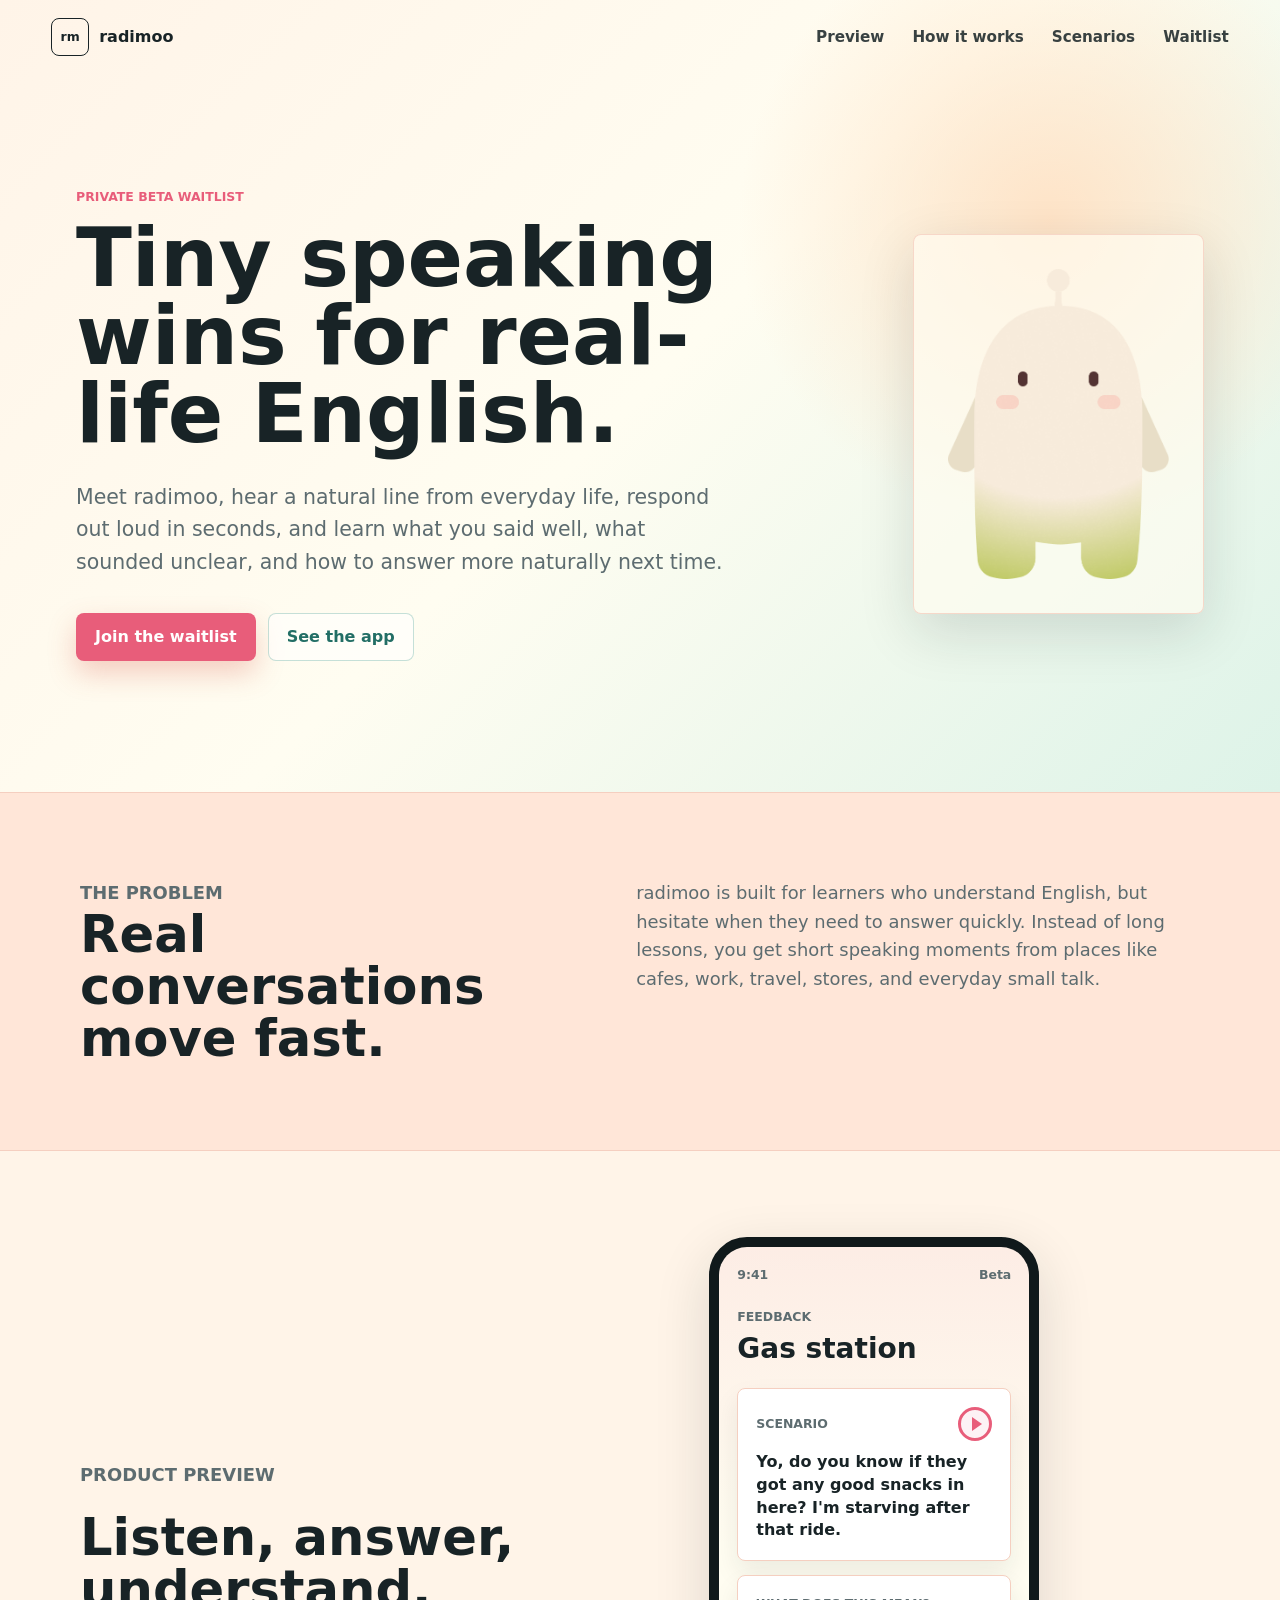
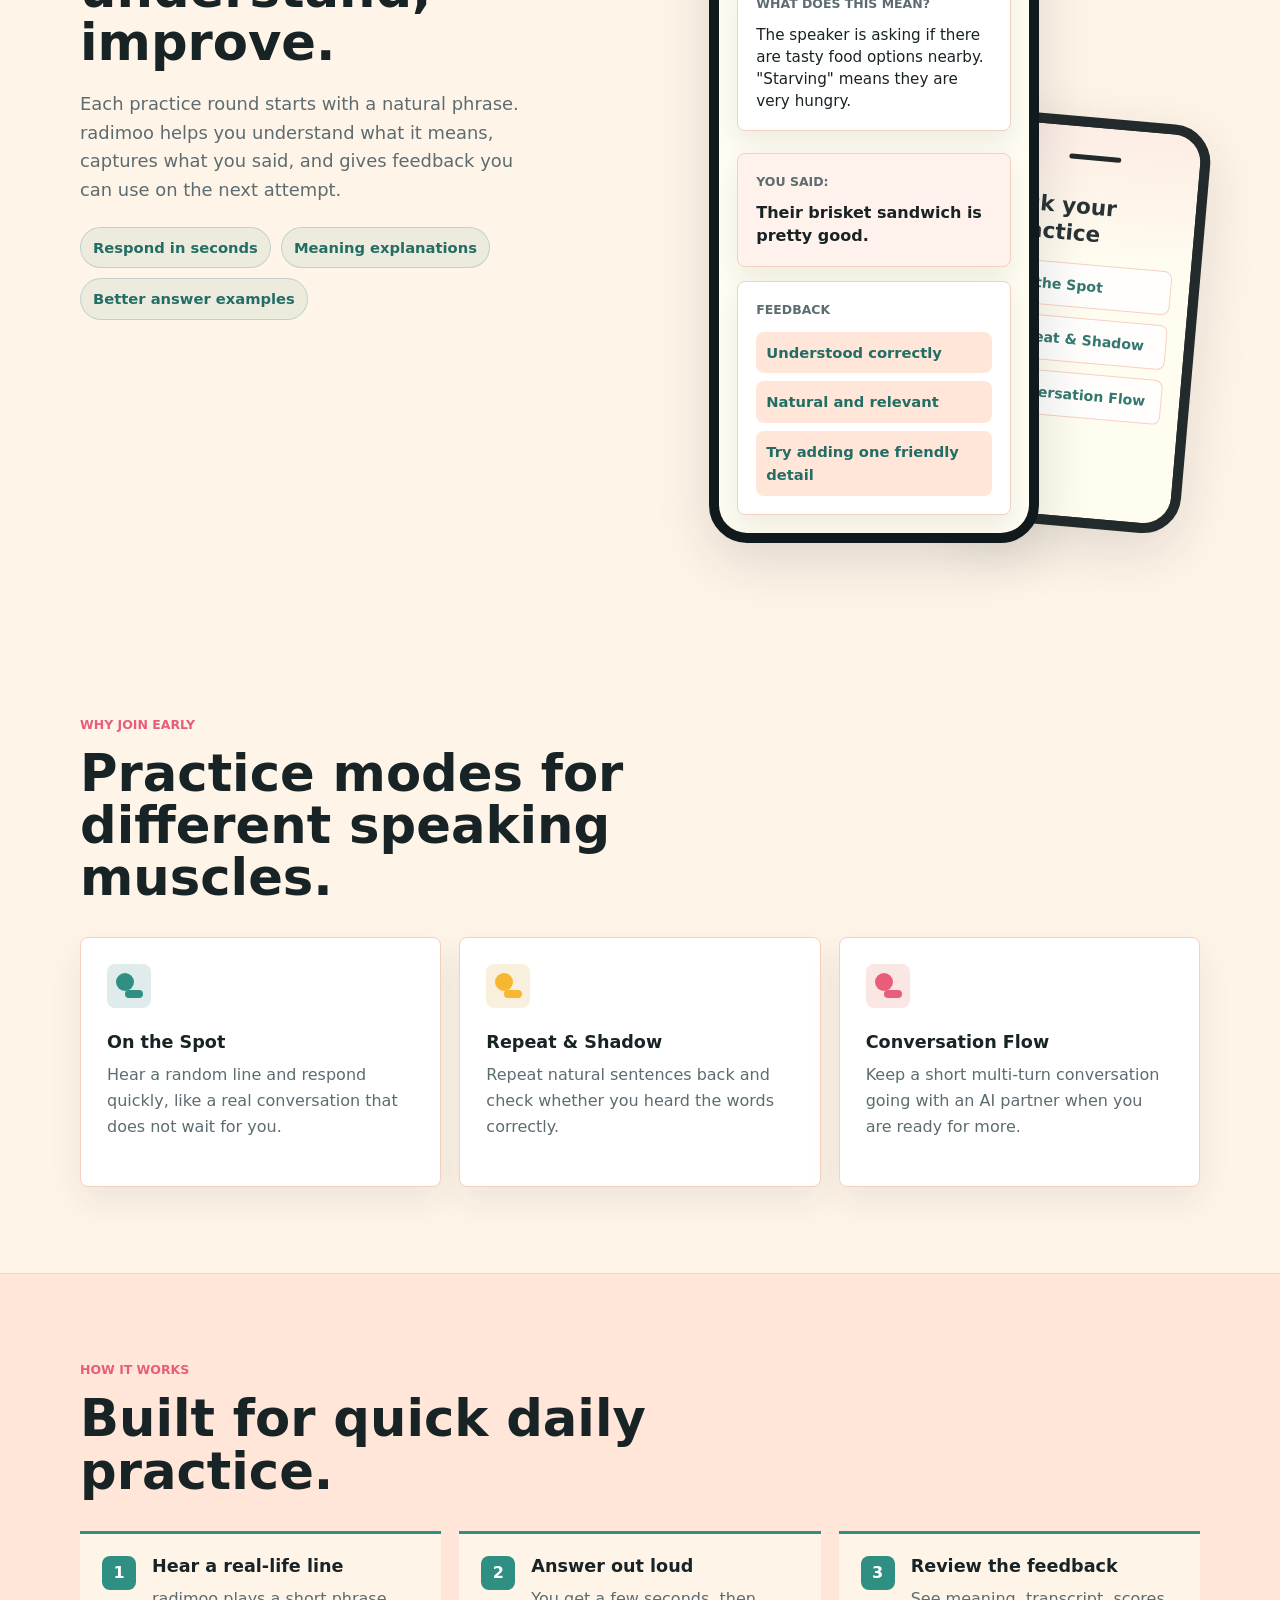
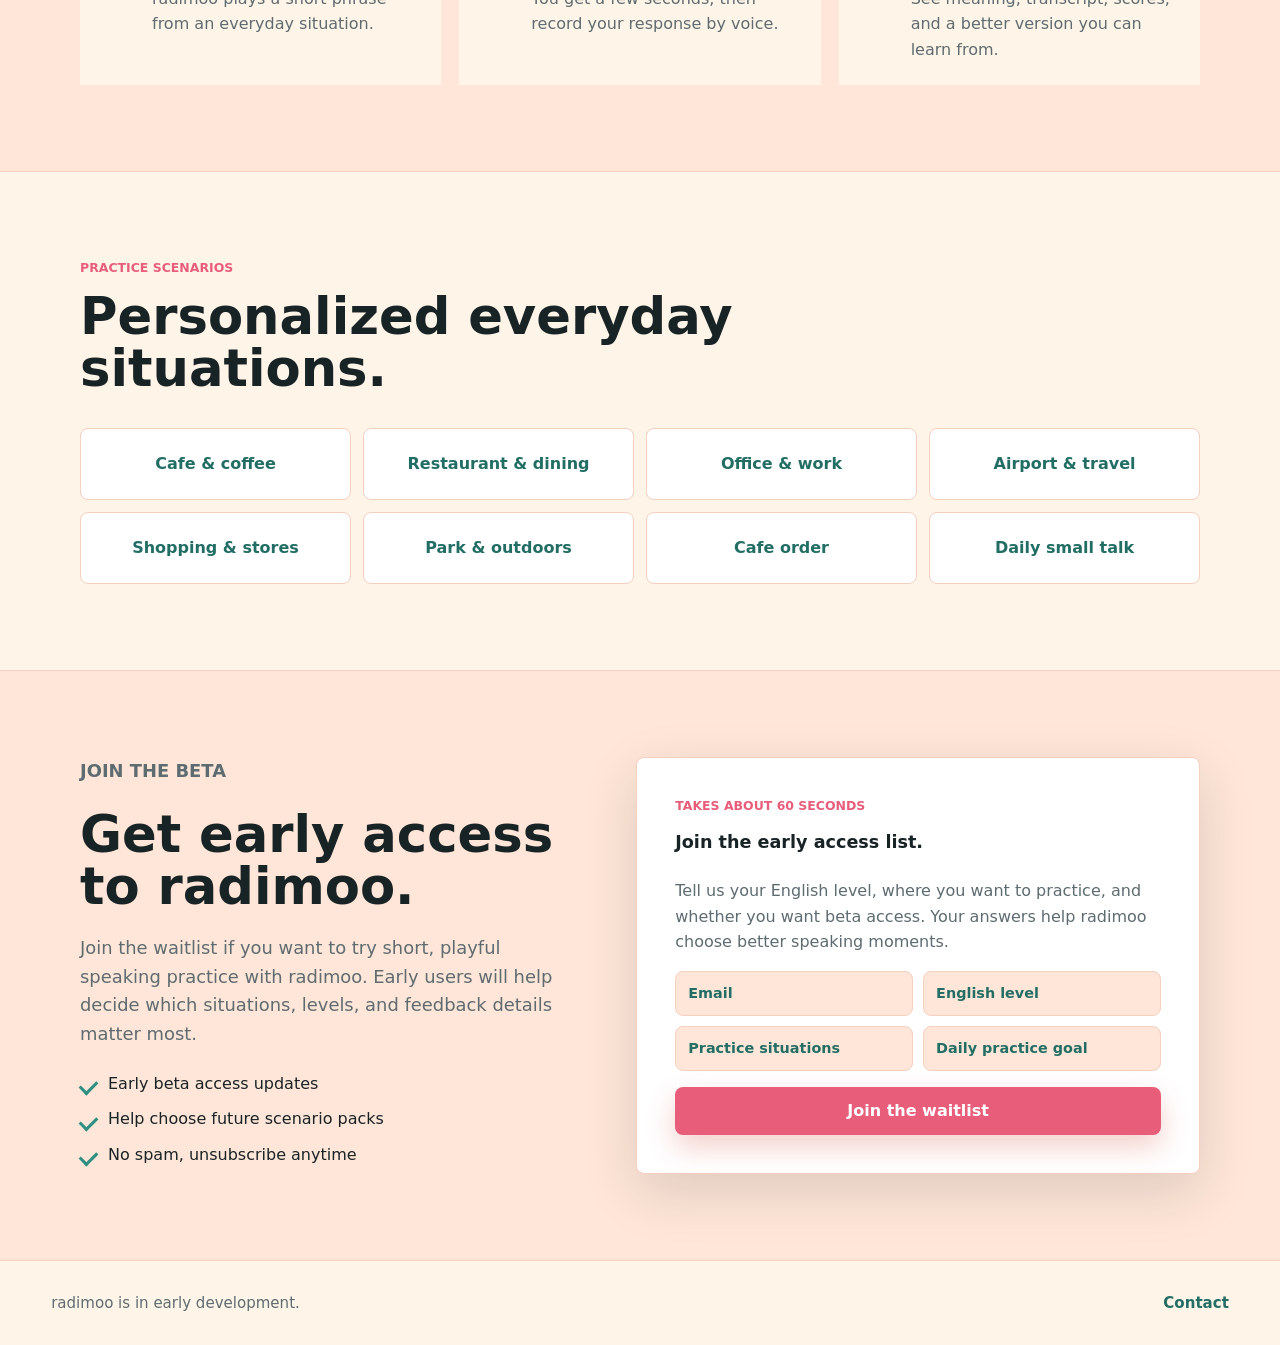
==== index.html @ 6e3c95e8 "second commit" ====
<!doctype html>
<html lang="en">
  <head>
    <meta charset="utf-8" />
    <meta name="viewport" content="width=device-width, initial-scale=1" />
    <meta
      name="description"
      content="radimoo helps English learners practice tiny speaking wins: hear real-life lines, respond under pressure, and get playful feedback."
    />
    <title>radimoo | Tiny English speaking wins</title>
    <link rel="stylesheet" href="./styles.css" />
  </head>
  <body>
    <header class="site-header" aria-label="Site header">
      <a class="brand" href="#top" aria-label="radimoo home">
        <span class="brand-mark" aria-hidden="true">rm</span>
        <span>radimoo</span>
      </a>
      <nav class="nav-links" aria-label="Main navigation">
        <a href="#preview">Preview</a>
        <a href="#how-it-works">How it works</a>
        <a href="#scenarios">Scenarios</a>
        <a href="#waitlist">Waitlist</a>
      </nav>
    </header>

    <main id="top">
      <section class="hero" aria-labelledby="hero-title">
        <div class="hero-content">
          <p class="eyebrow">Private beta waitlist</p>
          <h1 id="hero-title">Tiny speaking wins for real-life English.</h1>
          <p class="hero-copy">
            Meet radimoo, hear a natural line from everyday life, respond out loud in seconds, and
            learn what you said well, what sounded unclear, and how to answer more naturally next time.
          </p>
          <div class="hero-actions" aria-label="Primary actions">
            <a class="button button-primary" href="#waitlist">Join the waitlist</a>
            <a class="button button-secondary" href="#preview">See the app</a>
          </div>
        </div>
        <div class="hero-moo" aria-hidden="true">
          <img src="./assets/moo-idle.png" alt="" />
        </div>
      </section>

      <section class="problem section-band" aria-labelledby="problem-title">
        <div class="section-inner two-column">
          <div>
            <p class="eyebrow">The problem</p>
            <h2 id="problem-title">Real conversations move fast.</h2>
          </div>
          <p>
            radimoo is built for learners who understand English, but hesitate when they need to
            answer quickly. Instead of long lessons, you get short speaking moments from places like
            cafes, work, travel, stores, and everyday small talk.
          </p>
        </div>
      </section>

      <section class="preview" id="preview" aria-labelledby="preview-title">
        <div class="section-inner preview-layout">
          <div class="preview-copy">
            <p class="eyebrow">Product preview</p>
            <h2 id="preview-title">Listen, answer, understand, improve.</h2>
            <p>
              Each practice round starts with a natural phrase. radimoo helps you understand what it
              means, captures what you said, and gives feedback you can use on the next attempt.
            </p>
            <div class="preview-points" aria-label="Product highlights">
              <span>Respond in seconds</span>
              <span>Meaning explanations</span>
              <span>Better answer examples</span>
            </div>
          </div>

          <div class="phone-stage" aria-label="App interface preview">
            <div class="phone-frame phone-frame-main">
              <div class="phone-screen">
                <div class="phone-status">
                  <span>9:41</span>
                  <span>Beta</span>
                </div>
                <div class="app-header">
                  <p>Feedback</p>
                  <h3>Gas station</h3>
                </div>
                <div class="prompt-card">
                  <div class="prompt-header">
                    <p class="prompt-label">Scenario</p>
                    <button class="mock-play-button" type="button" aria-label="Play scenario audio">
                      <span aria-hidden="true"></span>
                    </button>
                  </div>
                  <p>Yo, do you know if they got any good snacks in here? I&apos;m starving after that ride.</p>
                </div>
                <div class="feedback-card">
                  <p class="prompt-label">What does this mean?</p>
                  <p>
                    The speaker is asking if there are tasty food options nearby.
                    &quot;Starving&quot; means they are very hungry.
                  </p>
                </div>
                <div class="prompt-card user-said-card">
                  <p class="prompt-label">You said:</p>
                  <p>Their brisket sandwich is pretty good.</p>
                </div>
                <div class="feedback-card">
                  <p class="prompt-label">Feedback</p>
                  <ul>
                    <li>Understood correctly</li>
                    <li>Natural and relevant</li>
                    <li>Try adding one friendly detail</li>
                  </ul>
                </div>
              </div>
            </div>

            <div class="phone-frame phone-frame-side" aria-hidden="true">
              <div class="phone-screen compact-screen">
                <div class="mini-bar"></div>
                <h3>Pick your practice</h3>
                <span>On the Spot</span>
                <span>Repeat &amp; Shadow</span>
                <span>Conversation Flow</span>
              </div>
            </div>
          </div>
        </div>
      </section>

      <section class="benefits" aria-labelledby="benefits-title">
        <div class="section-inner">
          <div class="section-heading">
            <p class="eyebrow">Why join early</p>
            <h2 id="benefits-title">Practice modes for different speaking muscles.</h2>
          </div>
          <div class="benefit-grid">
            <article class="benefit-card">
              <div class="icon-box" aria-hidden="true">
                <span></span>
              </div>
              <h3>On the Spot</h3>
              <p>Hear a random line and respond quickly, like a real conversation that does not wait for you.</p>
            </article>
            <article class="benefit-card">
              <div class="icon-box icon-box-alt" aria-hidden="true">
                <span></span>
              </div>
              <h3>Repeat &amp; Shadow</h3>
              <p>Repeat natural sentences back and check whether you heard the words correctly.</p>
            </article>
            <article class="benefit-card">
              <div class="icon-box icon-box-warm" aria-hidden="true">
                <span></span>
              </div>
              <h3>Conversation Flow</h3>
              <p>Keep a short multi-turn conversation going with an AI partner when you are ready for more.</p>
            </article>
          </div>
        </div>
      </section>

      <section class="how section-band" id="how-it-works" aria-labelledby="how-title">
        <div class="section-inner">
          <div class="section-heading">
            <p class="eyebrow">How it works</p>
            <h2 id="how-title">Built for quick daily practice.</h2>
          </div>
          <ol class="steps">
            <li>
              <span class="step-number">1</span>
              <div>
                <h3>Hear a real-life line</h3>
                <p>radimoo plays a short phrase from an everyday situation.</p>
              </div>
            </li>
            <li>
              <span class="step-number">2</span>
              <div>
                <h3>Answer out loud</h3>
                <p>You get a few seconds, then record your response by voice.</p>
              </div>
            </li>
            <li>
              <span class="step-number">3</span>
              <div>
                <h3>Review the feedback</h3>
                <p>See meaning, transcript, scores, and a better version you can learn from.</p>
              </div>
            </li>
          </ol>
        </div>
      </section>

      <section class="scenarios" id="scenarios" aria-labelledby="scenarios-title">
        <div class="section-inner">
          <div class="section-heading">
            <p class="eyebrow">Practice scenarios</p>
            <h2 id="scenarios-title">Personalized everyday situations.</h2>
          </div>
          <div class="scenario-grid" aria-label="Example practice scenarios">
            <span>Cafe &amp; coffee</span>
            <span>Restaurant &amp; dining</span>
            <span>Office &amp; work</span>
            <span>Airport &amp; travel</span>
            <span>Shopping &amp; stores</span>
            <span>Park &amp; outdoors</span>
            <span>Cafe order</span>
            <span>Daily small talk</span>
          </div>
        </div>
      </section>

      <section class="waitlist section-band" id="waitlist" aria-labelledby="waitlist-title">
        <div class="section-inner waitlist-layout">
          <div class="waitlist-copy">
            <p class="eyebrow">Join the beta</p>
            <h2 id="waitlist-title">Get early access to radimoo.</h2>
            <p>
              Join the waitlist if you want to try short, playful speaking practice with radimoo.
              Early users will help decide which situations, levels, and feedback details matter most.
            </p>
            <ul class="check-list">
              <li>Early beta access updates</li>
              <li>Help choose future scenario packs</li>
              <li>No spam, unsubscribe anytime</li>
            </ul>
          </div>

          <div class="form-panel" aria-label="Waitlist signup form">
            <div class="form-placeholder" data-tally-placeholder>
              <p class="form-label">Takes about 60 seconds</p>
              <h3>Join the early access list.</h3>
              <p>
                Tell us your English level, where you want to practice, and whether you want beta
                access. Your answers help radimoo choose better speaking moments.
              </p>
              <div class="signup-fields" aria-label="Waitlist form questions">
                <span>Email</span>
                <span>English level</span>
                <span>Practice situations</span>
                <span>Daily practice goal</span>
              </div>
              <a class="button button-primary" data-waitlist-link href="https://tally.so/r/jagbXJ">
                Join the waitlist
              </a>
              <p class="setup-warning" data-config-warning hidden>
                Setup note: add your Tally URL in <code>script.js</code> before publishing.
              </p>
            </div>
          </div>
        </div>
      </section>
    </main>

    <footer class="site-footer">
      <p>radimoo is in early development.</p>
      <a href="mailto:hello@example.com">Contact</a>
    </footer>

    <script src="./script.js"></script>
  </body>
</html>
---- styles.css ----
:root {
  color-scheme: light;
  --ink: #182326;
  --muted: #5d6c70;
  --soft: #ffe6d8;
  --paper: #fff4e8;
  --line: #f5cfc0;
  --teal: #2f8f83;
  --teal-dark: #226e65;
  --coral: #e85d7a;
  --gold: #f7b733;
  --mint: #ddf3e8;
  --peach: #ffe2c5;
  --white: #ffffff;
  --shadow: 0 18px 55px rgba(24, 35, 38, 0.14);
  font-family:
    Inter, ui-sans-serif, system-ui, -apple-system, BlinkMacSystemFont, "Segoe UI", sans-serif;
}

* {
  box-sizing: border-box;
}

html {
  scroll-behavior: smooth;
}

body {
  margin: 0;
  background: var(--paper);
  color: var(--ink);
  font-size: 16px;
  line-height: 1.6;
}

a {
  color: inherit;
  text-decoration: none;
}

.site-header {
  position: fixed;
  z-index: 10;
  top: 0;
  left: 0;
  right: 0;
  display: flex;
  align-items: center;
  justify-content: space-between;
  gap: 24px;
  padding: 18px clamp(18px, 4vw, 56px);
  color: var(--ink);
}

.site-header.is-scrolled {
  background: rgba(255, 253, 248, 0.94);
  border-bottom: 1px solid rgba(217, 210, 197, 0.8);
  color: var(--ink);
  backdrop-filter: blur(18px);
}

.brand {
  display: inline-flex;
  align-items: center;
  gap: 10px;
  font-weight: 800;
}

.brand-mark {
  display: inline-grid;
  width: 38px;
  height: 38px;
  place-items: center;
  border: 1px solid currentColor;
  border-radius: 8px;
  font-size: 0.78rem;
  font-weight: 900;
}

.nav-links {
  display: flex;
  align-items: center;
  gap: clamp(14px, 2.2vw, 28px);
  font-size: 0.95rem;
  font-weight: 700;
}

.nav-links a {
  opacity: 0.86;
}

.nav-links a:hover,
.nav-links a:focus-visible {
  opacity: 1;
}

.hero {
  position: relative;
  min-height: 88vh;
  display: flex;
  align-items: center;
  justify-content: space-between;
  gap: clamp(28px, 6vw, 80px);
  padding: 132px clamp(20px, 6vw, 76px) 76px;
  color: var(--ink);
  background:
    radial-gradient(circle at 82% 28%, rgba(255, 226, 197, 0.95), rgba(255, 226, 197, 0) 26%),
    linear-gradient(135deg, #fff4e8 0%, #fffdf1 50%, #ddf3e8 100%);
}

.hero-content {
  position: relative;
  z-index: 1;
  max-width: 760px;
}

.eyebrow {
  margin: 0 0 12px;
  color: var(--coral);
  font-size: 0.78rem;
  font-weight: 900;
  text-transform: uppercase;
}

.hero .eyebrow {
  color: var(--coral);
}

h1,
h2,
h3,
p {
  overflow-wrap: anywhere;
}

h1 {
  margin: 0;
  max-width: 980px;
  font-size: clamp(3rem, 6.4vw, 5.75rem);
  line-height: 0.95;
  letter-spacing: 0;
}

h2 {
  margin: 0;
  font-size: clamp(2rem, 4vw, 4.25rem);
  line-height: 1.02;
  letter-spacing: 0;
}

h3 {
  margin: 0 0 8px;
  font-size: 1.1rem;
  line-height: 1.25;
}

.hero-copy {
  max-width: 660px;
  margin: 28px 0 0;
  color: var(--muted);
  font-size: clamp(1.05rem, 2vw, 1.28rem);
}

.hero-actions {
  display: flex;
  flex-wrap: wrap;
  gap: 12px;
  margin-top: 34px;
}

.button {
  display: inline-flex;
  min-height: 48px;
  align-items: center;
  justify-content: center;
  border: 1px solid transparent;
  border-radius: 8px;
  padding: 12px 18px;
  font-weight: 850;
  line-height: 1.2;
  transition:
    transform 160ms ease,
    box-shadow 160ms ease,
    background 160ms ease;
}

.button:hover,
.button:focus-visible {
  transform: translateY(-1px);
}

.button-primary {
  background: var(--coral);
  color: var(--white);
  box-shadow: 0 12px 28px rgba(217, 87, 67, 0.28);
}

.button-primary:hover,
.button-primary:focus-visible {
  background: #c94633;
}

.button-secondary {
  border-color: rgba(47, 143, 131, 0.28);
  color: var(--teal-dark);
  background: rgba(255, 255, 255, 0.56);
}

.hero-moo {
  position: relative;
  z-index: 1;
  display: grid;
  width: min(320px, 32vw);
  min-width: 220px;
  place-items: center;
  border: 1px solid rgba(245, 207, 192, 0.8);
  border-radius: 8px;
  padding: 34px;
  background: rgba(255, 253, 241, 0.68);
  box-shadow: var(--shadow);
}

.hero-moo img {
  width: 100%;
  height: auto;
  display: block;
}

.section-band {
  background: var(--soft);
  border-block: 1px solid var(--line);
}

.section-inner {
  width: min(1120px, calc(100% - 40px));
  margin: 0 auto;
  padding: 86px 0;
}

.two-column,
.waitlist-layout {
  display: grid;
  grid-template-columns: minmax(0, 0.92fr) minmax(0, 1.08fr);
  gap: clamp(32px, 6vw, 76px);
  align-items: start;
}

.two-column p,
.waitlist-copy p,
.preview-copy p {
  margin: 0;
  color: var(--muted);
  font-size: 1.12rem;
}

.section-heading {
  max-width: 760px;
  margin-bottom: 34px;
}

.benefit-grid {
  display: grid;
  grid-template-columns: repeat(3, minmax(0, 1fr));
  gap: 18px;
}

.preview-layout {
  display: grid;
  grid-template-columns: minmax(0, 0.9fr) minmax(320px, 1.1fr);
  gap: clamp(36px, 7vw, 90px);
  align-items: center;
}

.preview-copy {
  display: grid;
  gap: 22px;
}

.preview-points {
  display: flex;
  flex-wrap: wrap;
  gap: 10px;
}

.preview-points span {
  border: 1px solid rgba(31, 122, 117, 0.22);
  border-radius: 999px;
  padding: 8px 12px;
  background: rgba(31, 122, 117, 0.08);
  color: var(--teal-dark);
  font-size: 0.92rem;
  font-weight: 850;
}

.phone-stage {
  position: relative;
  min-height: 580px;
}

.phone-frame {
  border: 10px solid #10191b;
  border-radius: 38px;
  background: #10191b;
  box-shadow: var(--shadow);
}

.phone-frame-main {
  position: relative;
  z-index: 2;
  width: min(330px, 82vw);
  margin-left: clamp(0px, 7vw, 76px);
}

.phone-frame-side {
  position: absolute;
  right: 4px;
  bottom: 16px;
  z-index: 1;
  width: 230px;
  opacity: 0.92;
  transform: rotate(5deg);
}

.phone-screen {
  min-height: 560px;
  overflow: hidden;
  border-radius: 28px;
  padding: 18px;
  background:
    linear-gradient(180deg, rgba(232, 93, 122, 0.1), rgba(255, 253, 241, 0) 34%),
    #fffdf1;
  color: var(--ink);
}

.phone-status,
.app-header {
  display: flex;
  align-items: center;
  justify-content: space-between;
  gap: 12px;
}

.phone-status {
  color: var(--muted);
  font-size: 0.78rem;
  font-weight: 850;
}

.app-header {
  display: block;
  margin-top: 22px;
}

.app-header p,
.prompt-label,
.voice-card p {
  margin: 0;
  color: var(--muted);
  font-size: 0.78rem;
  font-weight: 850;
  text-transform: uppercase;
}

.prompt-header {
  display: flex;
  align-items: center;
  justify-content: space-between;
  gap: 12px;
}

.mock-play-button {
  display: inline-grid;
  width: 34px;
  height: 34px;
  flex: 0 0 auto;
  place-items: center;
  border: 3px solid var(--coral);
  border-radius: 999px;
  padding: 0;
  background: rgba(232, 93, 122, 0.08);
  color: var(--coral);
}

.mock-play-button span {
  width: 0;
  height: 0;
  margin-left: 3px;
  border-top: 7px solid transparent;
  border-bottom: 7px solid transparent;
  border-left: 10px solid currentColor;
}

.app-header h3 {
  margin-top: 4px;
  font-size: 1.75rem;
}

.prompt-card,
.voice-card,
.feedback-card {
  border: 1px solid var(--line);
  border-radius: 8px;
  background: var(--white);
  box-shadow: 0 12px 26px rgba(24, 35, 38, 0.08);
}

.prompt-card {
  margin-top: 22px;
  padding: 18px;
}

.prompt-card p:last-child {
  margin: 10px 0 0;
  color: var(--ink);
  font-weight: 750;
  line-height: 1.42;
}

.voice-card {
  display: flex;
  align-items: center;
  gap: 14px;
  margin-top: 14px;
  padding: 16px;
  background: var(--teal);
  color: var(--white);
}

.user-said-card {
  background: #fff2ec;
}

.voice-card p {
  color: rgba(255, 255, 255, 0.72);
}

.voice-card strong {
  display: block;
  margin-top: 2px;
  font-size: 1.35rem;
}

.voice-dot {
  display: inline-block;
  width: 42px;
  height: 42px;
  border: 10px solid rgba(255, 255, 255, 0.24);
  border-radius: 999px;
  background: var(--white);
}

.feedback-card {
  margin-top: 14px;
  padding: 18px;
}

.feedback-card > p:not(.prompt-label) {
  margin: 10px 0 0;
  color: var(--ink);
  font-size: 0.95rem;
  line-height: 1.45;
}

.feedback-card ul {
  display: grid;
  gap: 8px;
  padding: 0;
  margin: 12px 0 0;
  list-style: none;
}

.feedback-card li {
  border-radius: 8px;
  padding: 9px 10px;
  background: var(--soft);
  color: var(--teal-dark);
  font-size: 0.92rem;
  font-weight: 800;
}

.compact-screen {
  min-height: 390px;
  display: grid;
  align-content: start;
  gap: 10px;
  padding-top: 28px;
}

.compact-screen h3 {
  margin: 18px 0 6px;
  font-size: 1.35rem;
}

.compact-screen span {
  border: 1px solid var(--line);
  border-radius: 8px;
  padding: 10px;
  background: var(--white);
  color: var(--teal-dark);
  font-size: 0.88rem;
  font-weight: 850;
}

.mini-bar {
  width: 52px;
  height: 5px;
  margin: 0 auto 6px;
  border-radius: 999px;
  background: #10191b;
}

.benefit-card {
  min-height: 250px;
  padding: 26px;
  border: 1px solid var(--line);
  border-radius: 8px;
  background: var(--white);
  box-shadow: 0 14px 34px rgba(24, 35, 38, 0.08);
}

.benefit-card p {
  margin: 0;
  color: var(--muted);
}

.icon-box {
  width: 44px;
  height: 44px;
  margin-bottom: 24px;
  border-radius: 8px;
  background: rgba(31, 122, 117, 0.14);
  position: relative;
}

.icon-box span,
.icon-box::after {
  position: absolute;
  content: "";
  border-radius: 999px;
  background: var(--teal);
}

.icon-box span {
  width: 18px;
  height: 18px;
  left: 9px;
  top: 9px;
}

.icon-box::after {
  width: 18px;
  height: 8px;
  right: 8px;
  bottom: 10px;
}

.icon-box-alt {
  background: rgba(214, 155, 45, 0.16);
}

.icon-box-alt span,
.icon-box-alt::after {
  background: var(--gold);
}

.icon-box-warm {
  background: rgba(217, 87, 67, 0.14);
}

.icon-box-warm span,
.icon-box-warm::after {
  background: var(--coral);
}

.steps {
  display: grid;
  grid-template-columns: repeat(3, minmax(0, 1fr));
  gap: 18px;
  padding: 0;
  margin: 0;
  list-style: none;
}

.steps li {
  display: grid;
  grid-template-columns: auto 1fr;
  gap: 16px;
  min-height: 150px;
  padding: 22px;
  border-top: 3px solid var(--teal);
  background: var(--paper);
}

.step-number {
  display: inline-grid;
  width: 34px;
  height: 34px;
  place-items: center;
  border-radius: 8px;
  background: var(--teal);
  color: var(--white);
  font-weight: 900;
}

.steps p {
  margin: 0;
  color: var(--muted);
}

.scenario-grid {
  display: grid;
  grid-template-columns: repeat(4, minmax(0, 1fr));
  gap: 12px;
}

.scenario-grid span {
  display: flex;
  min-height: 72px;
  align-items: center;
  justify-content: center;
  border: 1px solid var(--line);
  border-radius: 8px;
  padding: 14px;
  background: var(--white);
  color: var(--teal-dark);
  font-weight: 850;
  text-align: center;
}

.waitlist-copy {
  display: grid;
  gap: 22px;
}

.check-list {
  display: grid;
  gap: 10px;
  padding: 0;
  margin: 0;
  color: var(--ink);
  list-style: none;
}

.check-list li {
  position: relative;
  padding-left: 28px;
}

.check-list li::before {
  position: absolute;
  top: 0.58em;
  left: 0;
  width: 14px;
  height: 8px;
  border-left: 3px solid var(--teal);
  border-bottom: 3px solid var(--teal);
  content: "";
  transform: rotate(-45deg);
}

.form-panel {
  border: 1px solid var(--line);
  border-radius: 8px;
  background: var(--white);
  box-shadow: var(--shadow);
}

.form-placeholder {
  display: grid;
  gap: 16px;
  padding: clamp(24px, 4vw, 38px);
}

.form-placeholder p {
  margin: 0;
  color: var(--muted);
}

.form-placeholder code {
  padding: 2px 5px;
  border-radius: 5px;
  background: var(--soft);
  color: var(--teal-dark);
  font-size: 0.92em;
}

.signup-fields {
  display: grid;
  grid-template-columns: repeat(2, minmax(0, 1fr));
  gap: 10px;
}

.signup-fields span {
  border: 1px solid var(--line);
  border-radius: 8px;
  padding: 10px 12px;
  background: var(--soft);
  color: var(--teal-dark);
  font-size: 0.9rem;
  font-weight: 850;
}

.form-label {
  color: var(--coral) !important;
  font-size: 0.78rem;
  font-weight: 900;
  text-transform: uppercase;
}

.setup-warning {
  border-left: 3px solid var(--gold);
  padding-left: 12px;
  font-size: 0.92rem;
}

.site-footer {
  display: flex;
  align-items: center;
  justify-content: space-between;
  gap: 16px;
  padding: 30px clamp(20px, 4vw, 56px);
  color: var(--muted);
  font-size: 0.94rem;
}

.site-footer p {
  margin: 0;
}

.site-footer a {
  color: var(--teal-dark);
  font-weight: 850;
}

@media (max-width: 860px) {
  .site-header {
    position: absolute;
  }

  .nav-links {
    display: none;
  }

  .hero {
    min-height: 86vh;
    padding-top: 104px;
    padding-bottom: 58px;
    background-position: 58% center;
    flex-direction: column;
    align-items: flex-start;
  }

  .hero-moo {
    width: min(260px, 70vw);
    min-width: 0;
    padding: 24px;
  }

  h1 {
    max-width: 720px;
  }

  .two-column,
  .waitlist-layout,
  .preview-layout,
  .benefit-grid,
  .steps {
    grid-template-columns: 1fr;
  }

  .phone-stage {
    min-height: 510px;
  }

  .phone-frame-main {
    margin-inline: auto;
  }

  .phone-frame-side {
    display: none;
  }

  .scenario-grid {
    grid-template-columns: repeat(2, minmax(0, 1fr));
  }
}

@media (max-width: 560px) {
  body {
    font-size: 15px;
  }

  .hero {
    min-height: 84vh;
    padding-inline: 20px;
  }

  .button {
    width: 100%;
  }

  .section-inner {
    width: min(100% - 32px, 1120px);
    padding: 62px 0;
  }

  .scenario-grid {
    grid-template-columns: 1fr;
  }

  .phone-stage {
    min-height: auto;
  }

  .phone-frame-main {
    width: min(320px, 100%);
  }

  .phone-screen {
    min-height: 520px;
  }

  .signup-fields {
    grid-template-columns: 1fr;
  }

  .site-footer {
    align-items: flex-start;
    flex-direction: column;
  }
}
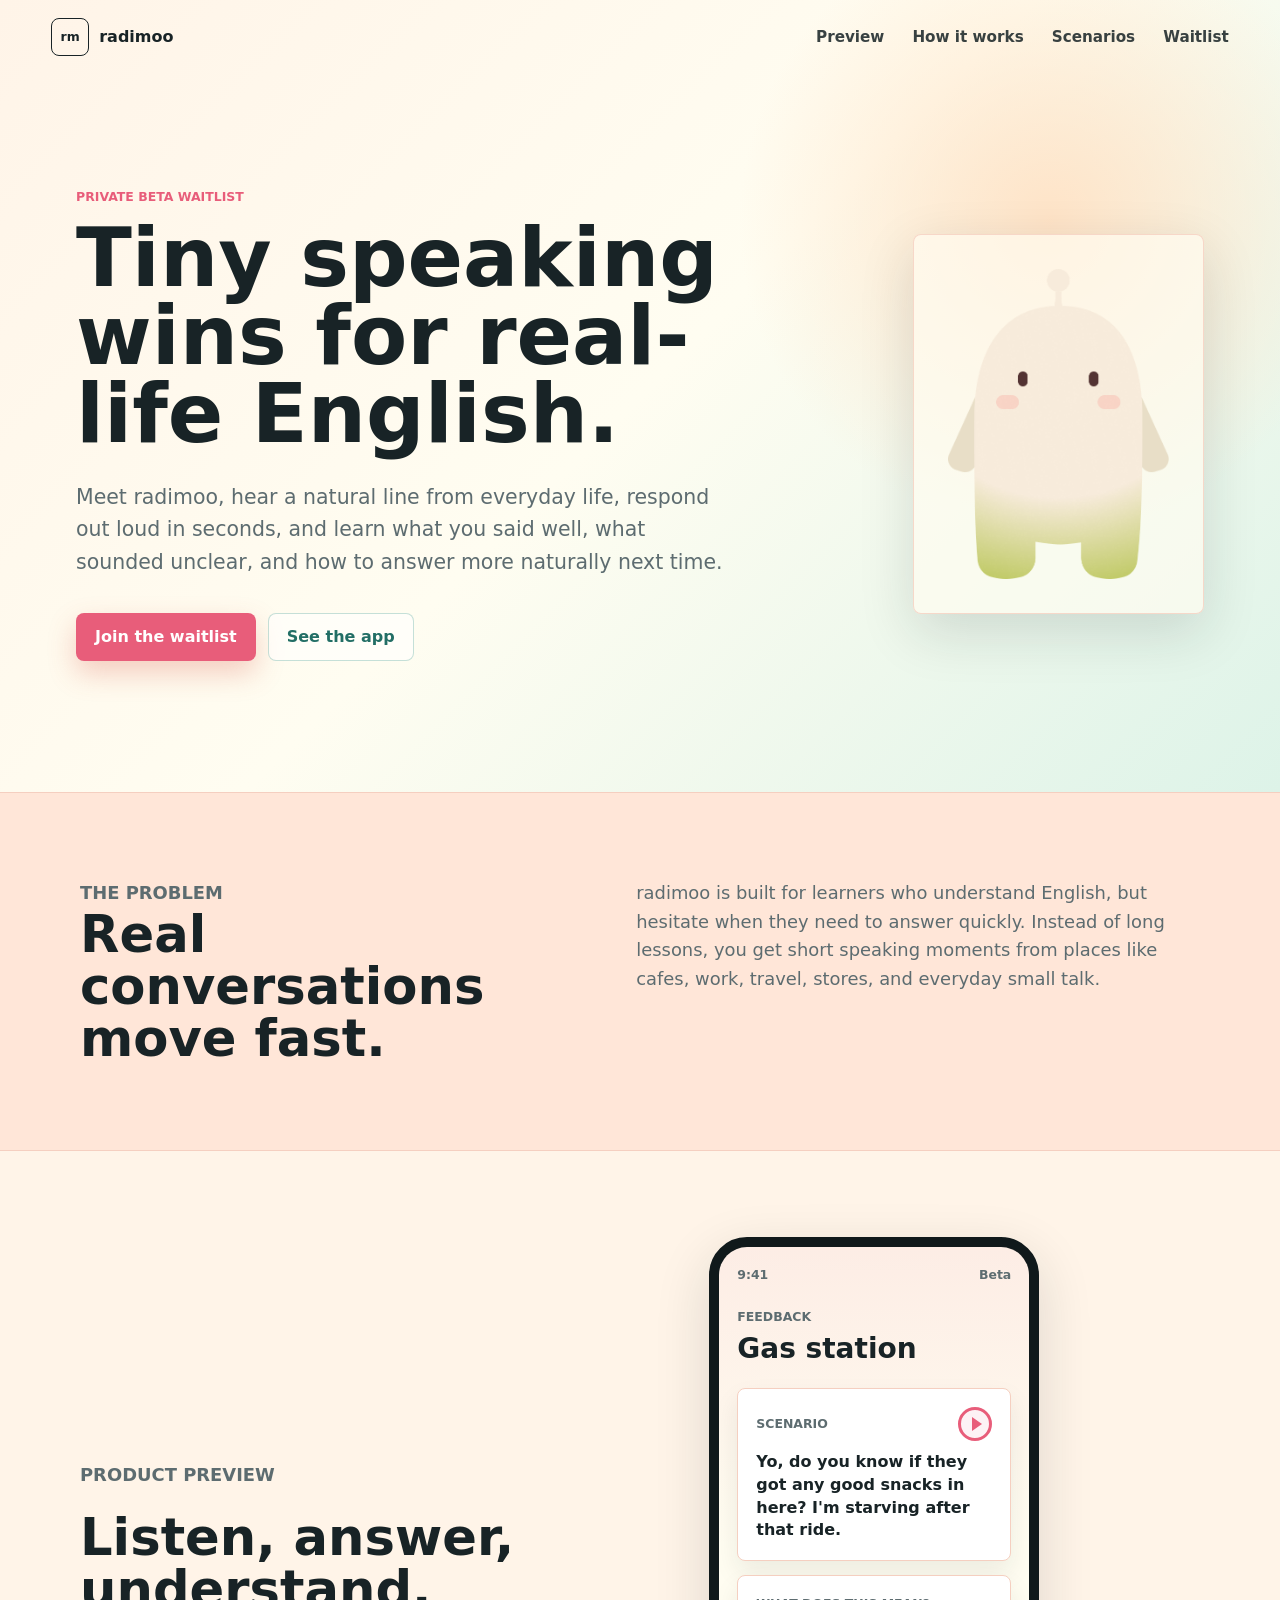
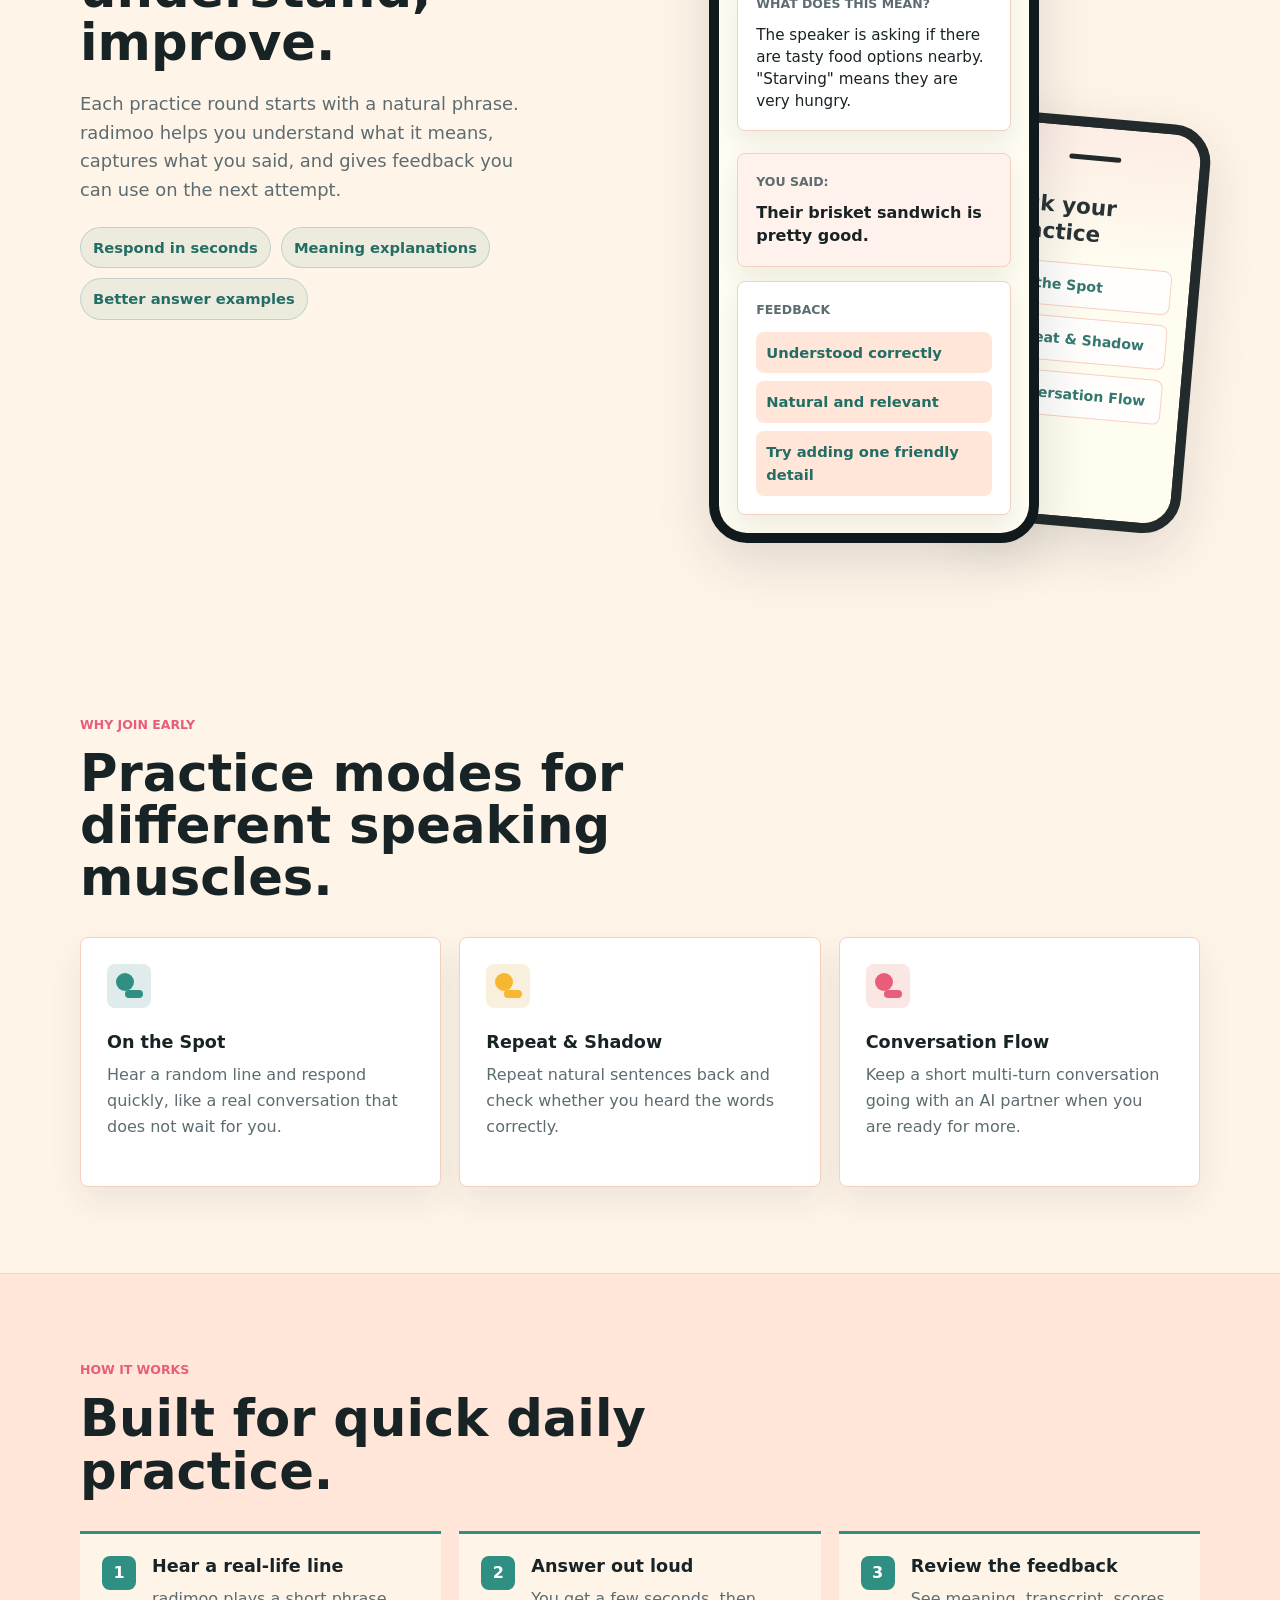
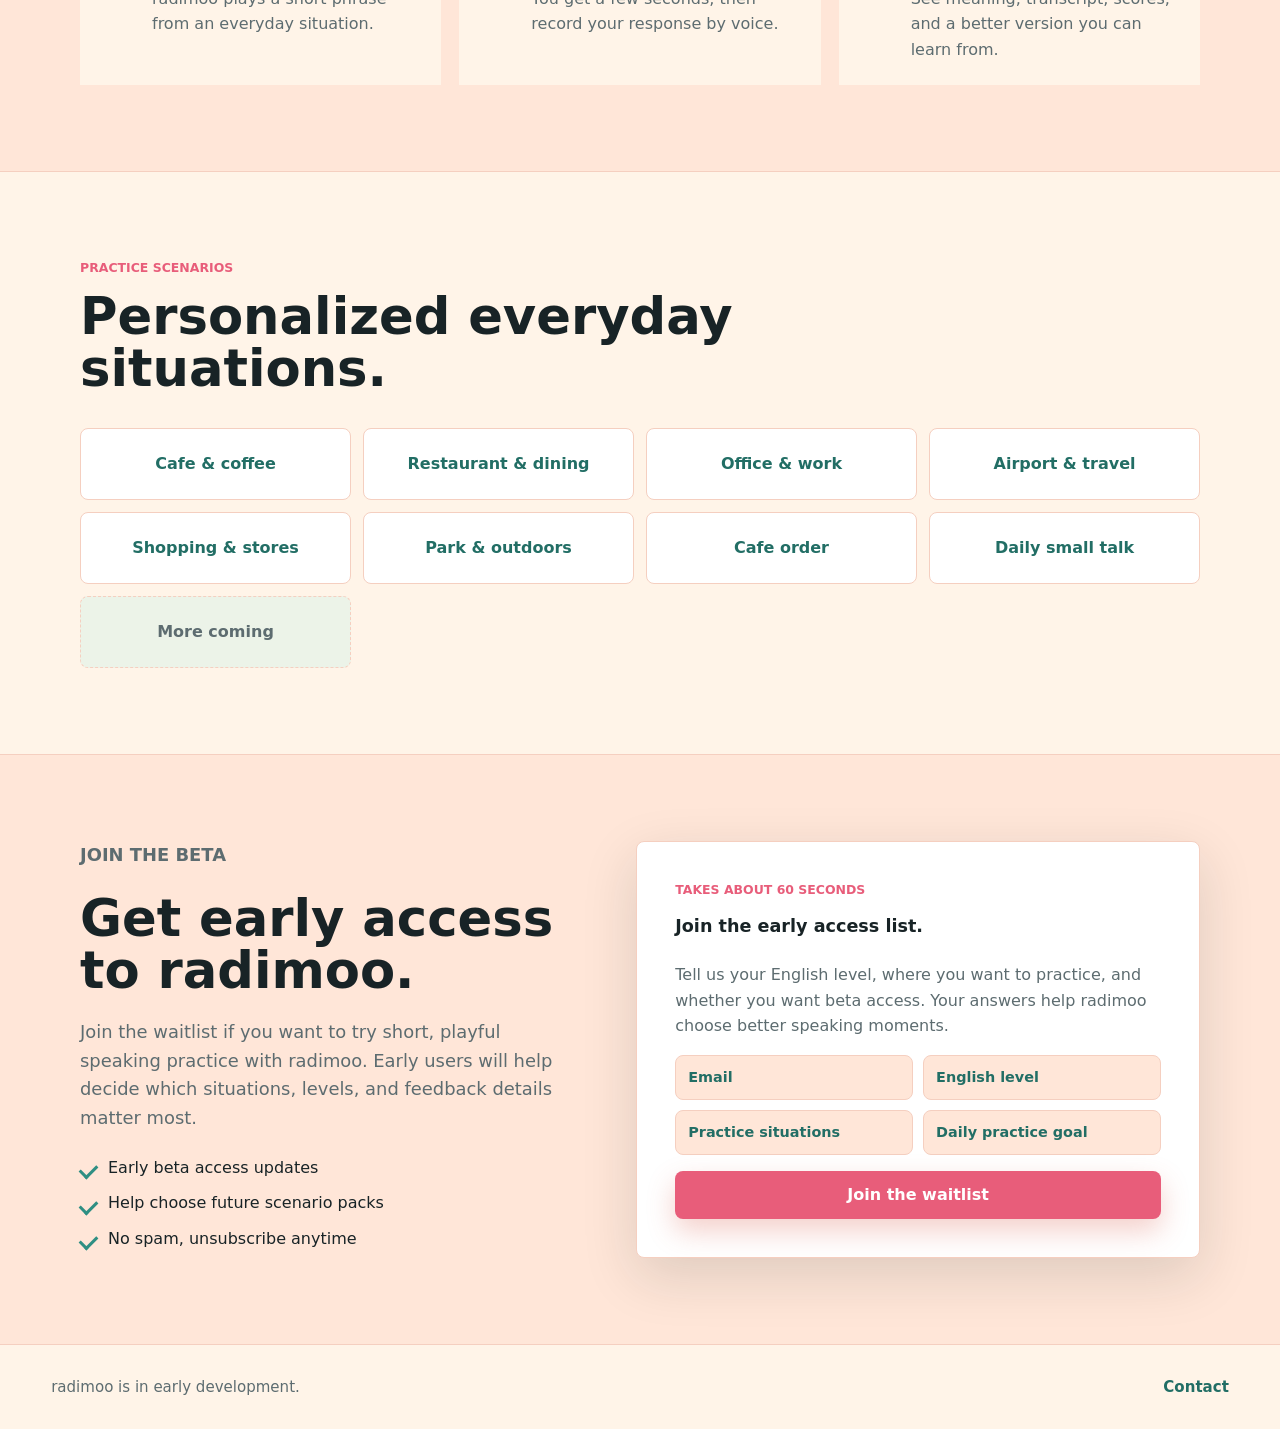
==== commit 617877f0: "add browser tab icon + add more under situation" ====
--- a/index.html
+++ b/index.html
@@ -8,6 +8,7 @@
       content="radimoo helps English learners practice tiny speaking wins: hear real-life lines, respond under pressure, and get playful feedback."
     />
     <title>radimoo | Tiny English speaking wins</title>
+    <link rel="icon" href="./favicon.svg" type="image/svg+xml" />
     <link rel="stylesheet" href="./styles.css" />
   </head>
   <body>
@@ -207,6 +208,7 @@
             <span>Park &amp; outdoors</span>
             <span>Cafe order</span>
             <span>Daily small talk</span>
+            <span class="scenario-more">More coming</span>
           </div>
         </div>
       </section>
@@ -255,7 +257,7 @@
 
     <footer class="site-footer">
       <p>radimoo is in early development.</p>
-      <a href="mailto:hello@example.com">Contact</a>
+      <a href="mailto:hello@radimoo.com">Contact</a>
     </footer>
 
     <script src="./script.js"></script>
--- a/styles.css
+++ b/styles.css
@@ -627,6 +627,12 @@
   text-align: center;
 }
 
+.scenario-grid .scenario-more {
+  border-style: dashed;
+  background: rgba(221, 243, 232, 0.56);
+  color: var(--muted);
+}
+
 .waitlist-copy {
   display: grid;
   gap: 22px;
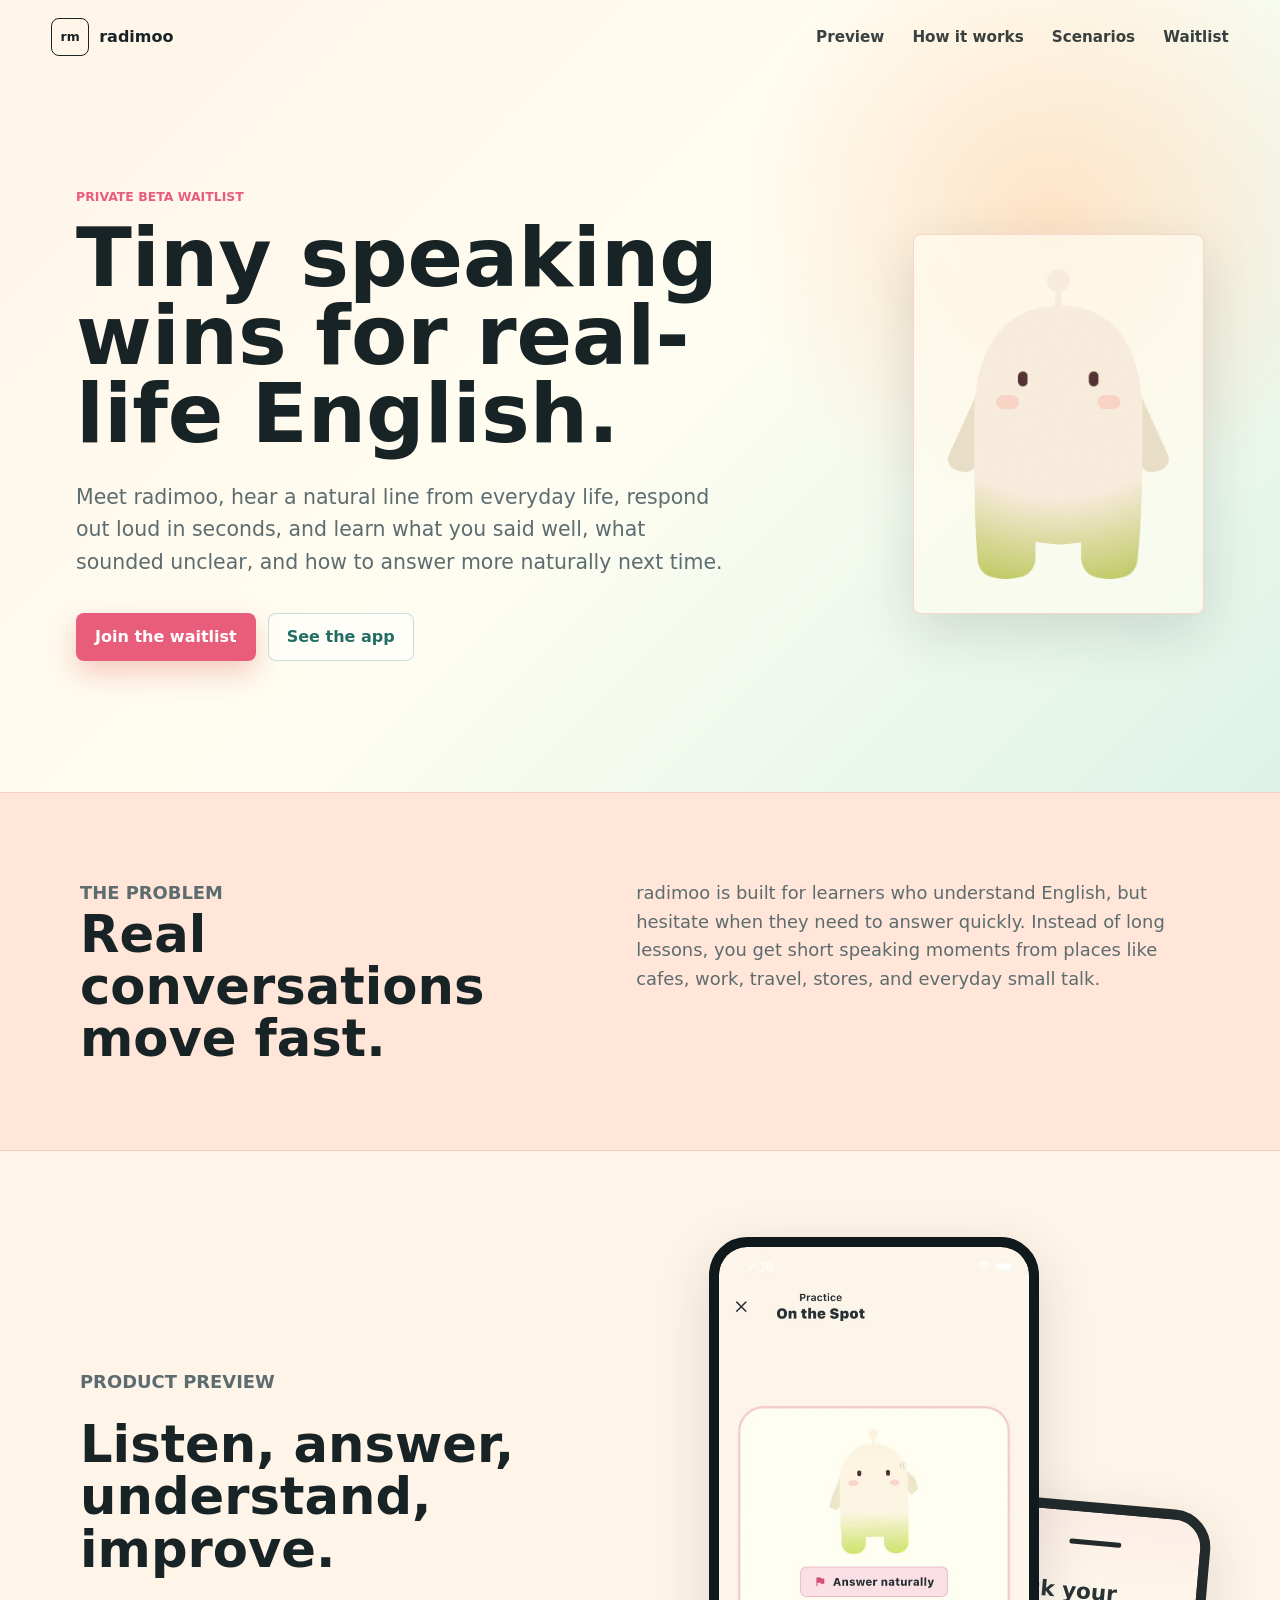
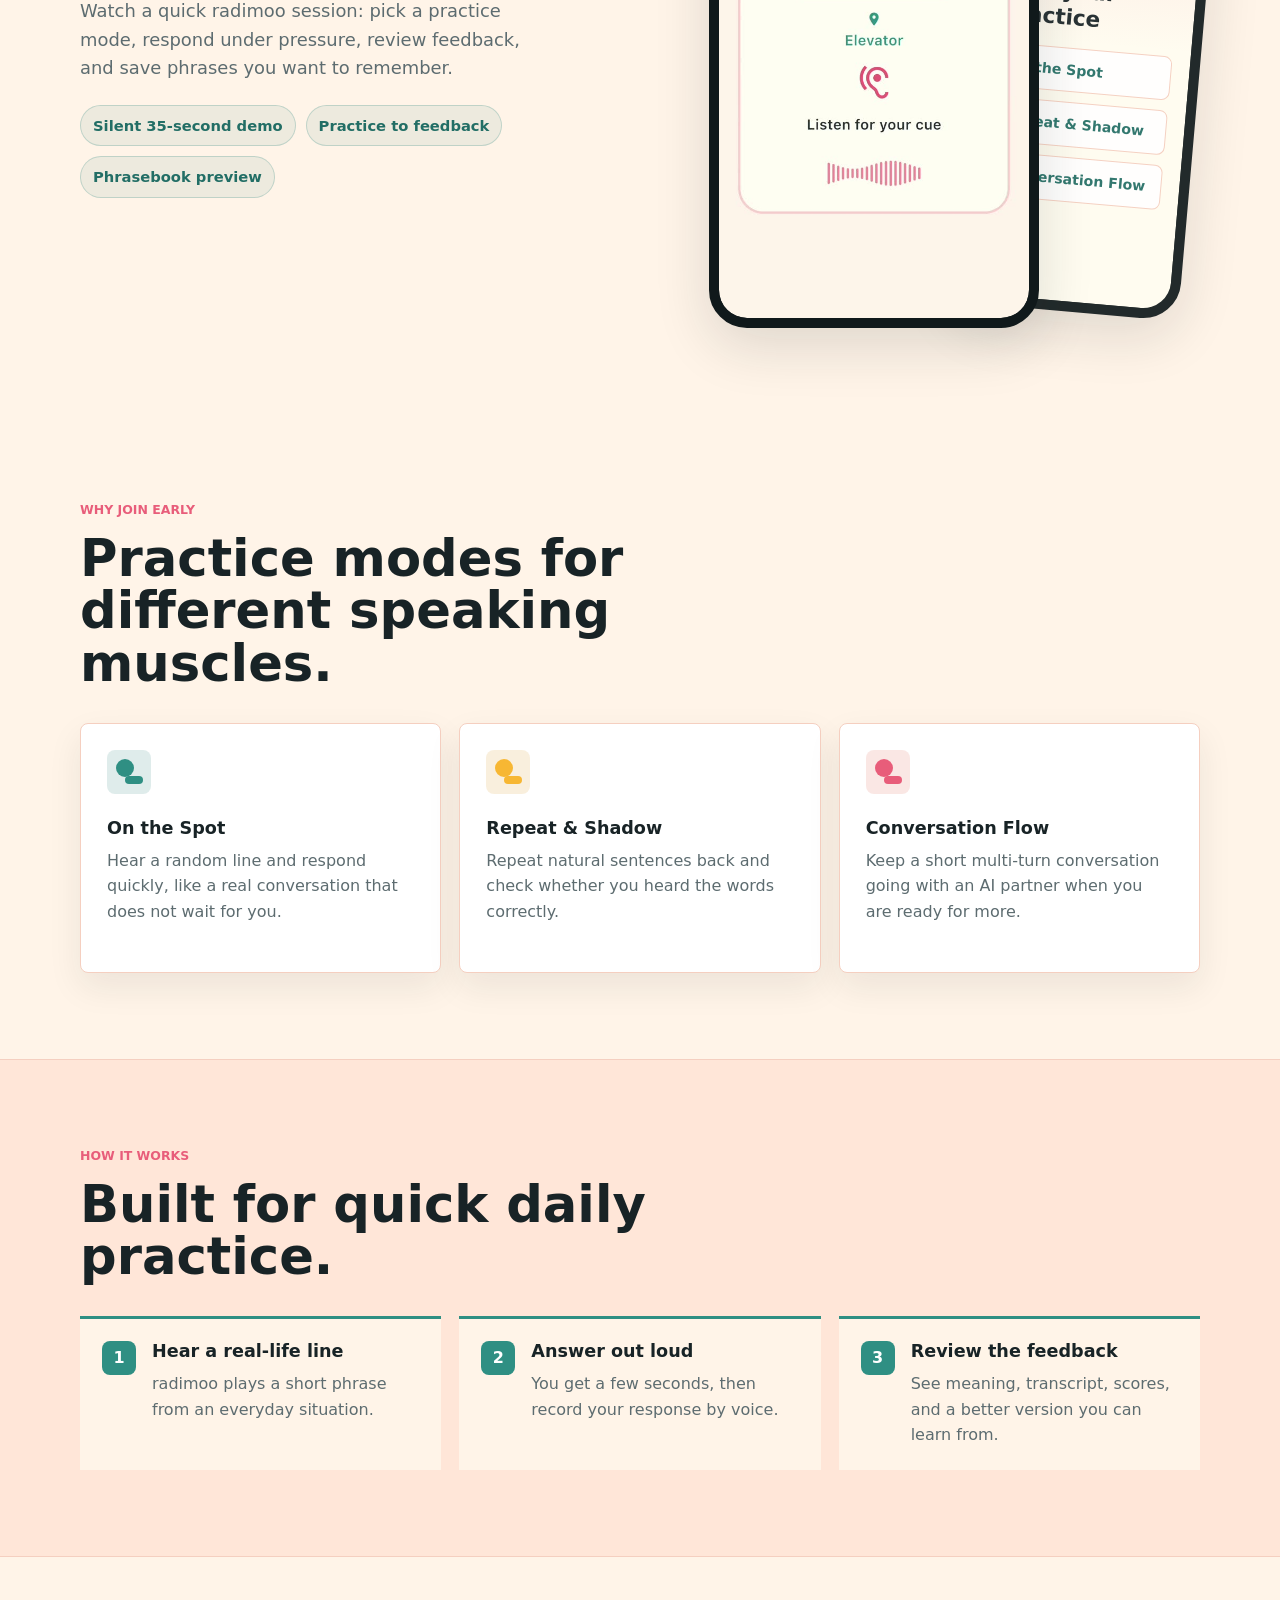
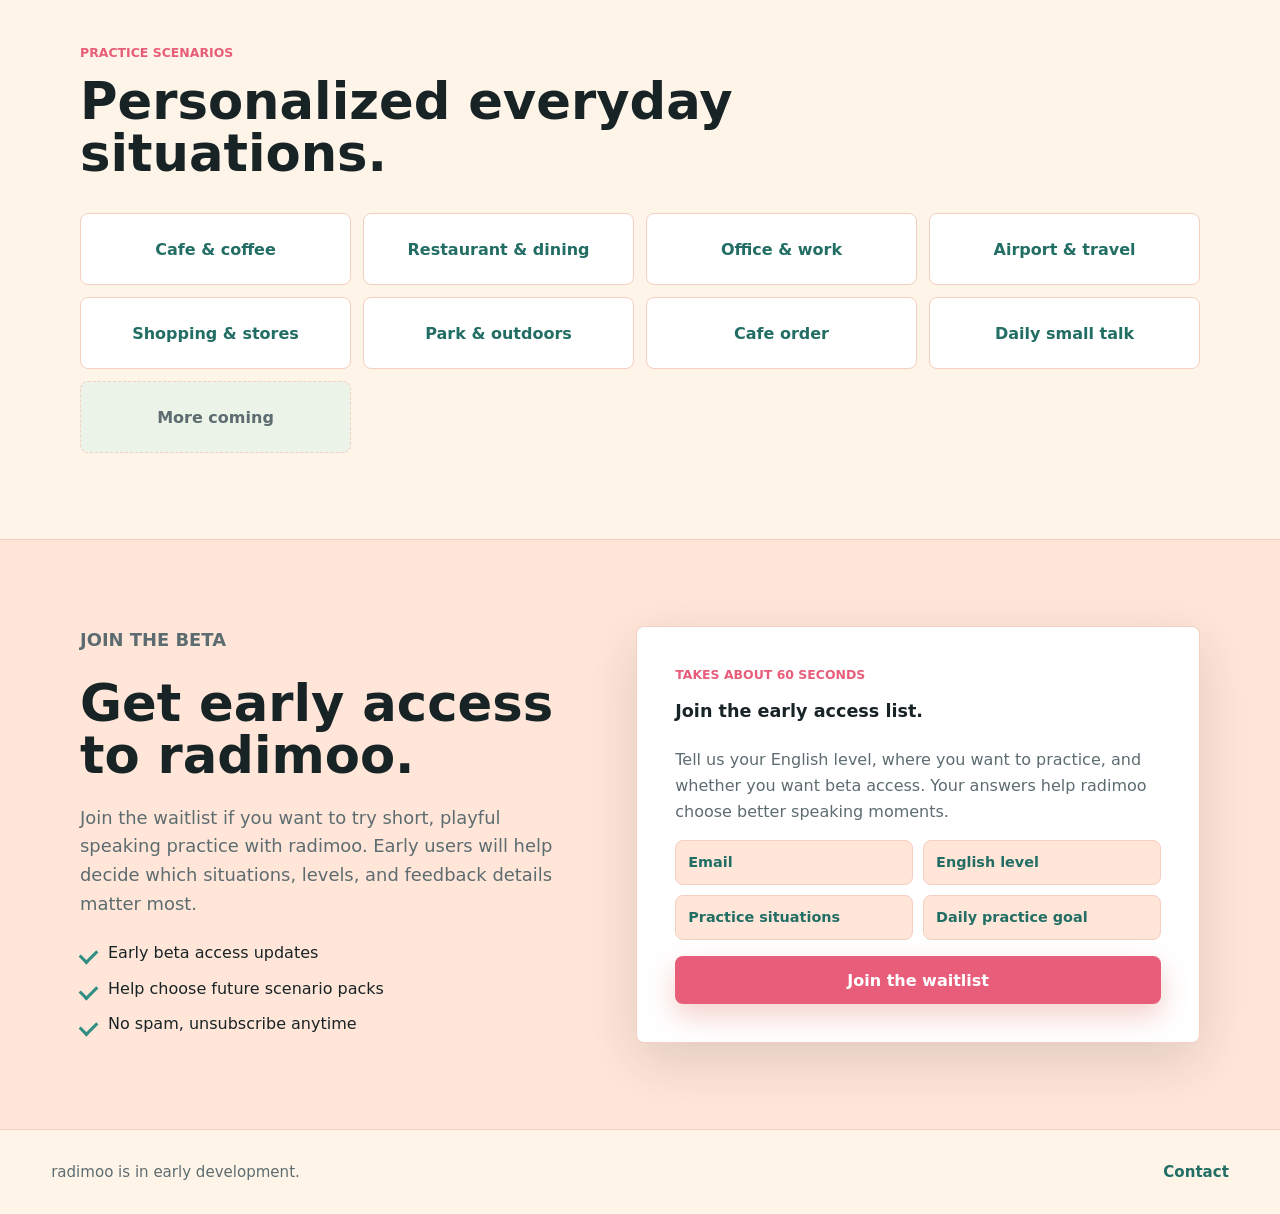
==== commit 1536dca6: "Add demo video to landing page" ====
--- a/index.html
+++ b/index.html
@@ -64,55 +64,31 @@
             <p class="eyebrow">Product preview</p>
             <h2 id="preview-title">Listen, answer, understand, improve.</h2>
             <p>
-              Each practice round starts with a natural phrase. radimoo helps you understand what it
-              means, captures what you said, and gives feedback you can use on the next attempt.
+              Watch a quick radimoo session: pick a practice mode, respond under pressure,
+              review feedback, and save phrases you want to remember.
             </p>
             <div class="preview-points" aria-label="Product highlights">
-              <span>Respond in seconds</span>
-              <span>Meaning explanations</span>
-              <span>Better answer examples</span>
+              <span>Silent 35-second demo</span>
+              <span>Practice to feedback</span>
+              <span>Phrasebook preview</span>
             </div>
           </div>
 
           <div class="phone-stage" aria-label="App interface preview">
             <div class="phone-frame phone-frame-main">
-              <div class="phone-screen">
-                <div class="phone-status">
-                  <span>9:41</span>
-                  <span>Beta</span>
-                </div>
-                <div class="app-header">
-                  <p>Feedback</p>
-                  <h3>Gas station</h3>
-                </div>
-                <div class="prompt-card">
-                  <div class="prompt-header">
-                    <p class="prompt-label">Scenario</p>
-                    <button class="mock-play-button" type="button" aria-label="Play scenario audio">
-                      <span aria-hidden="true"></span>
-                    </button>
-                  </div>
-                  <p>Yo, do you know if they got any good snacks in here? I&apos;m starving after that ride.</p>
-                </div>
-                <div class="feedback-card">
-                  <p class="prompt-label">What does this mean?</p>
-                  <p>
-                    The speaker is asking if there are tasty food options nearby.
-                    &quot;Starving&quot; means they are very hungry.
-                  </p>
-                </div>
-                <div class="prompt-card user-said-card">
-                  <p class="prompt-label">You said:</p>
-                  <p>Their brisket sandwich is pretty good.</p>
-                </div>
-                <div class="feedback-card">
-                  <p class="prompt-label">Feedback</p>
-                  <ul>
-                    <li>Understood correctly</li>
-                    <li>Natural and relevant</li>
-                    <li>Try adding one friendly detail</li>
-                  </ul>
-                </div>
+              <div class="phone-screen demo-video-screen">
+                <video
+                  class="demo-video"
+                  autoplay
+                  muted
+                  loop
+                  playsinline
+                  preload="metadata"
+                  poster="./assets/radimoo-demo-poster.jpg"
+                  aria-label="Silent radimoo app demo"
+                >
+                  <source src="./assets/radimoo-demo.mp4" type="video/mp4" />
+                </video>
               </div>
             </div>
 
--- a/styles.css
+++ b/styles.css
@@ -332,6 +332,19 @@
   color: var(--ink);
 }
 
+.demo-video-screen {
+  min-height: 0;
+  padding: 0;
+  background: #10191b;
+}
+
+.demo-video {
+  display: block;
+  width: 100%;
+  height: auto;
+  border-radius: 28px;
+}
+
 .phone-status,
 .app-header {
   display: flex;
@@ -775,7 +788,7 @@
   }
 
   .phone-stage {
-    min-height: 510px;
+    min-height: auto;
   }
 
   .phone-frame-main {
@@ -826,6 +839,10 @@
     min-height: 520px;
   }
 
+  .demo-video-screen {
+    min-height: 0;
+  }
+
   .signup-fields {
     grid-template-columns: 1fr;
   }
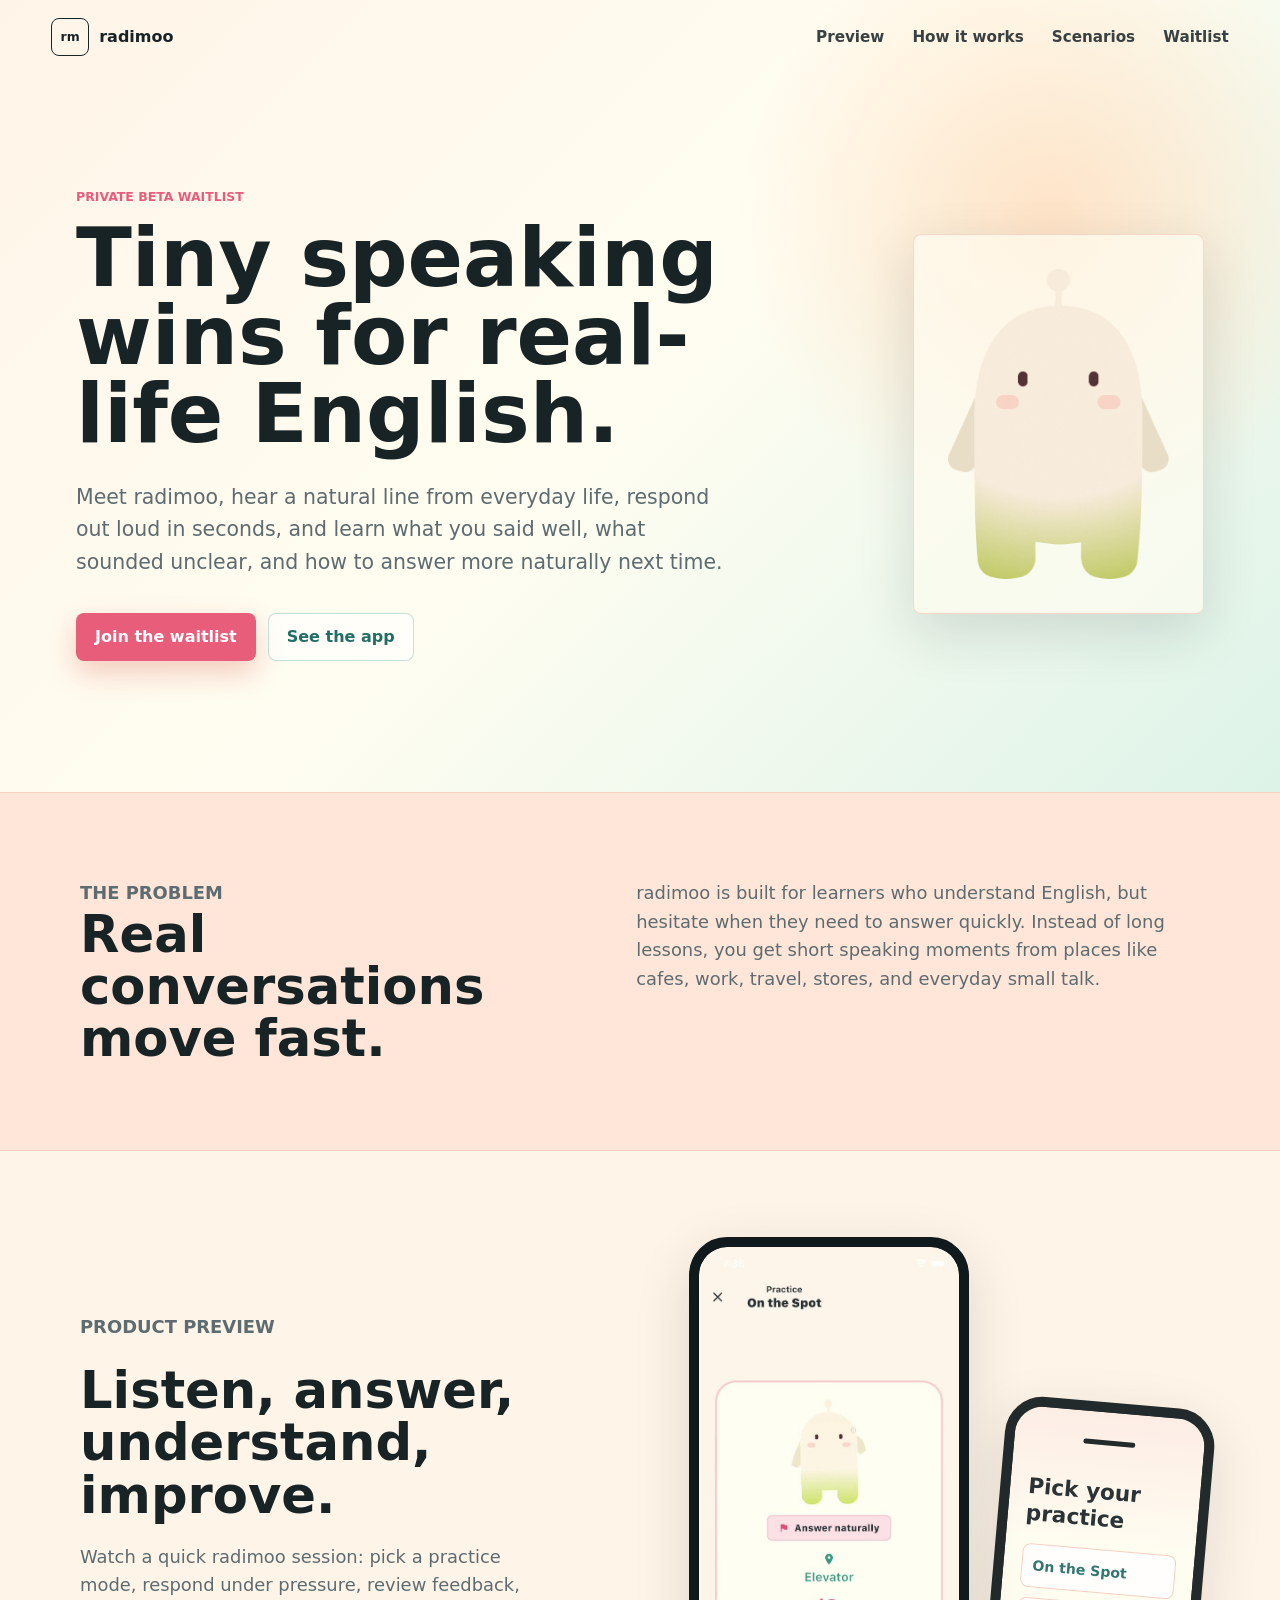
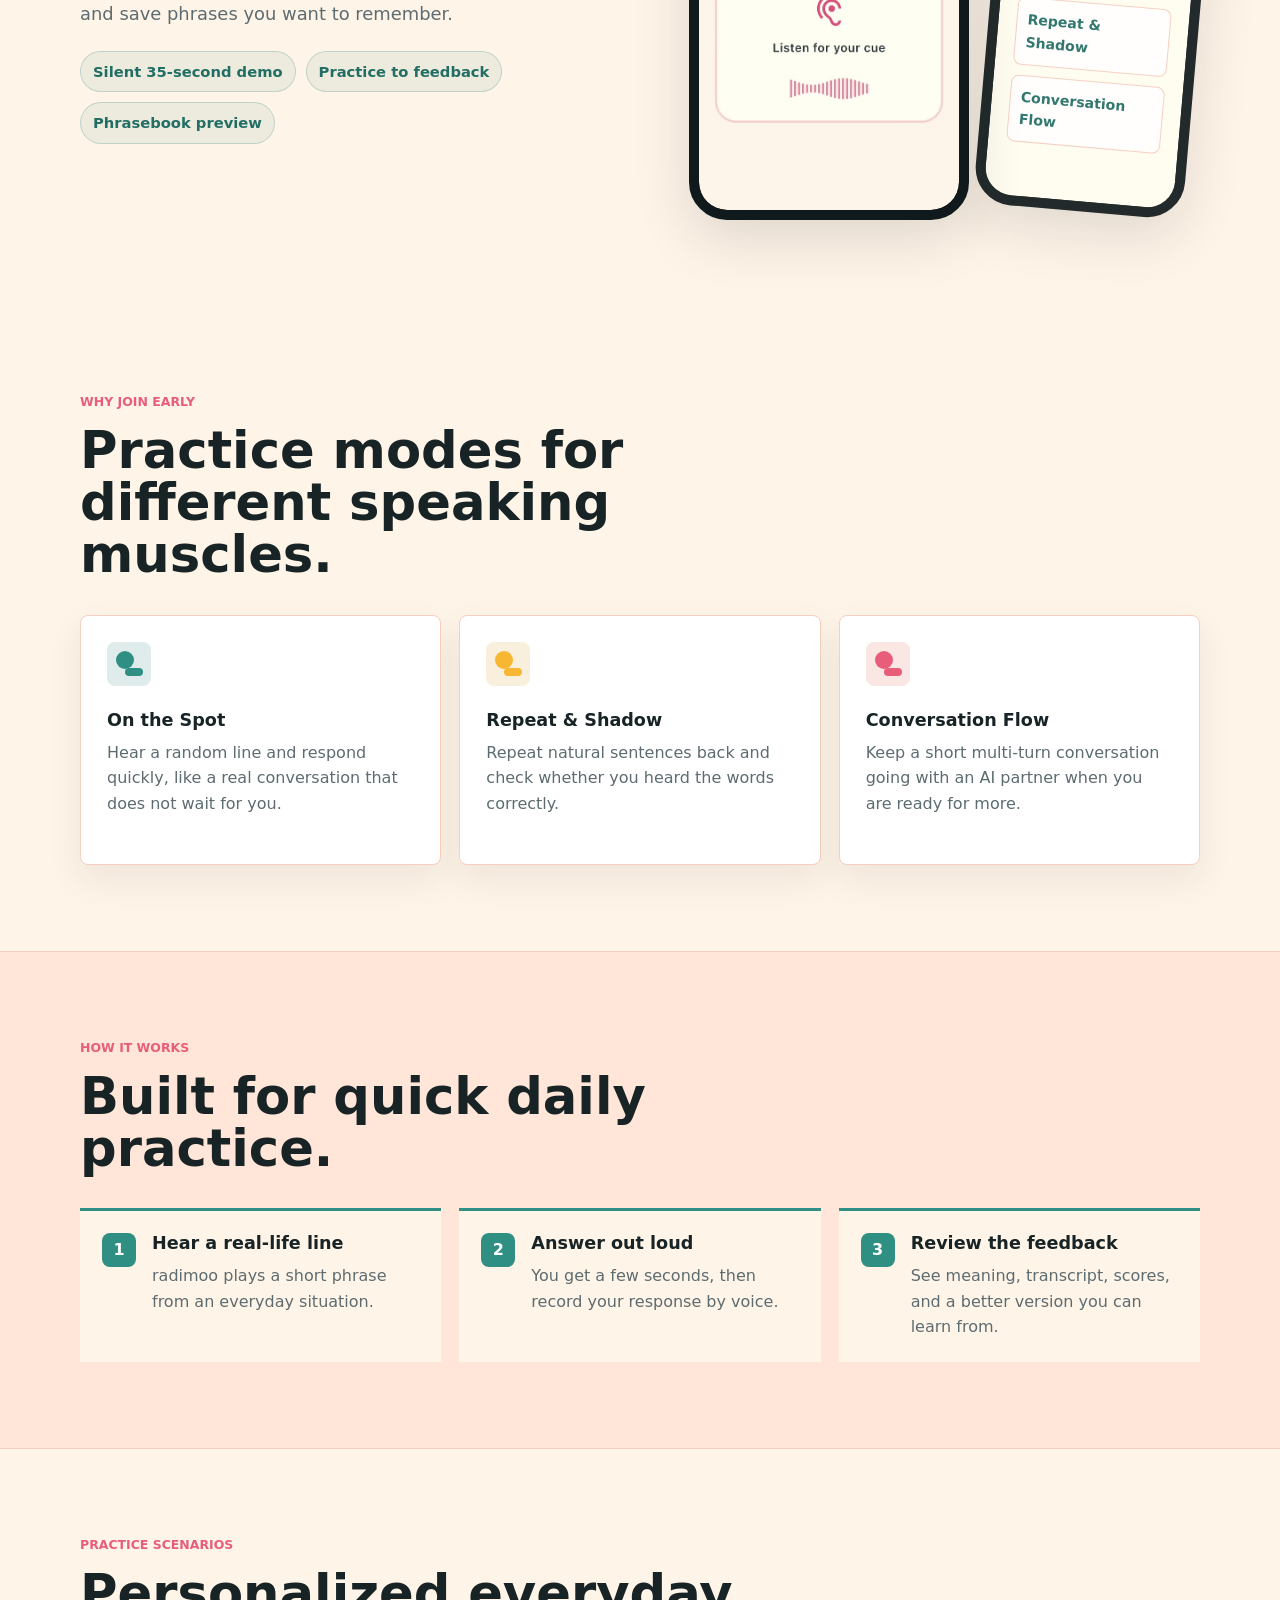
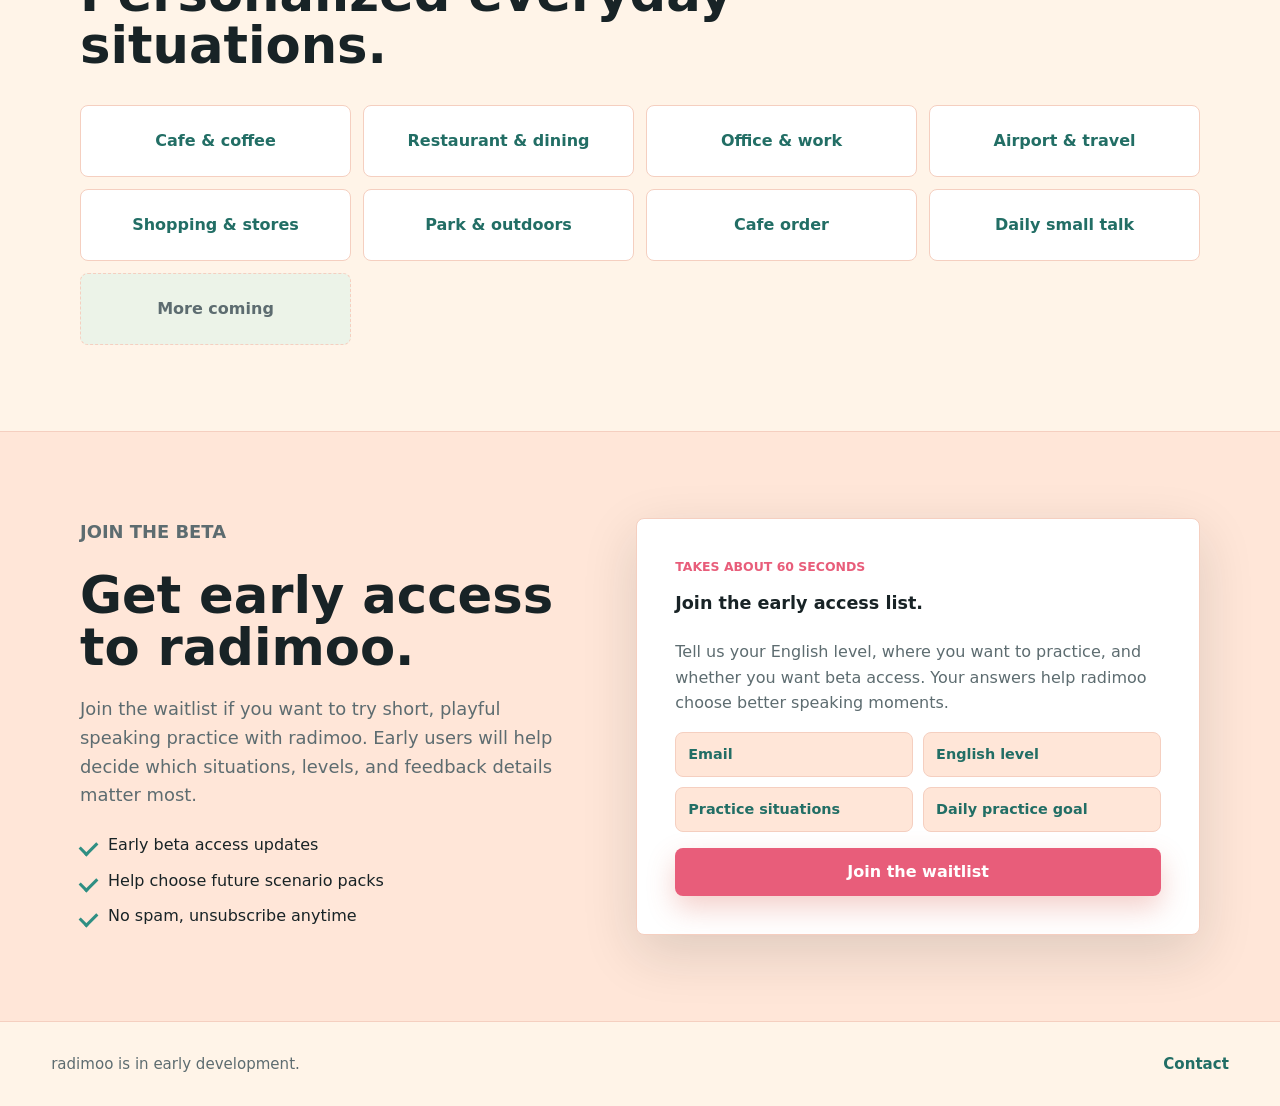
==== commit 4fa8ec1f: "Resize demo video preview" ====
--- a/index.html
+++ b/index.html
@@ -75,7 +75,7 @@
           </div>
 
           <div class="phone-stage" aria-label="App interface preview">
-            <div class="phone-frame phone-frame-main">
+            <div class="phone-frame phone-frame-main demo-phone-frame">
               <div class="phone-screen demo-video-screen">
                 <video
                   class="demo-video"
--- a/styles.css
+++ b/styles.css
@@ -311,12 +311,17 @@
   margin-left: clamp(0px, 7vw, 76px);
 }
 
+.demo-phone-frame {
+  width: min(280px, 72vw);
+  margin-left: clamp(0px, 5vw, 56px);
+}
+
 .phone-frame-side {
   position: absolute;
-  right: 4px;
-  bottom: 16px;
+  right: 0;
+  bottom: 8px;
   z-index: 1;
-  width: 230px;
+  width: 210px;
   opacity: 0.92;
   transform: rotate(5deg);
 }
@@ -795,6 +800,10 @@
     margin-inline: auto;
   }
 
+  .demo-phone-frame {
+    width: min(280px, 74vw);
+  }
+
   .phone-frame-side {
     display: none;
   }
@@ -835,6 +844,10 @@
     width: min(320px, 100%);
   }
 
+  .demo-phone-frame {
+    width: min(270px, 82vw);
+  }
+
   .phone-screen {
     min-height: 520px;
   }
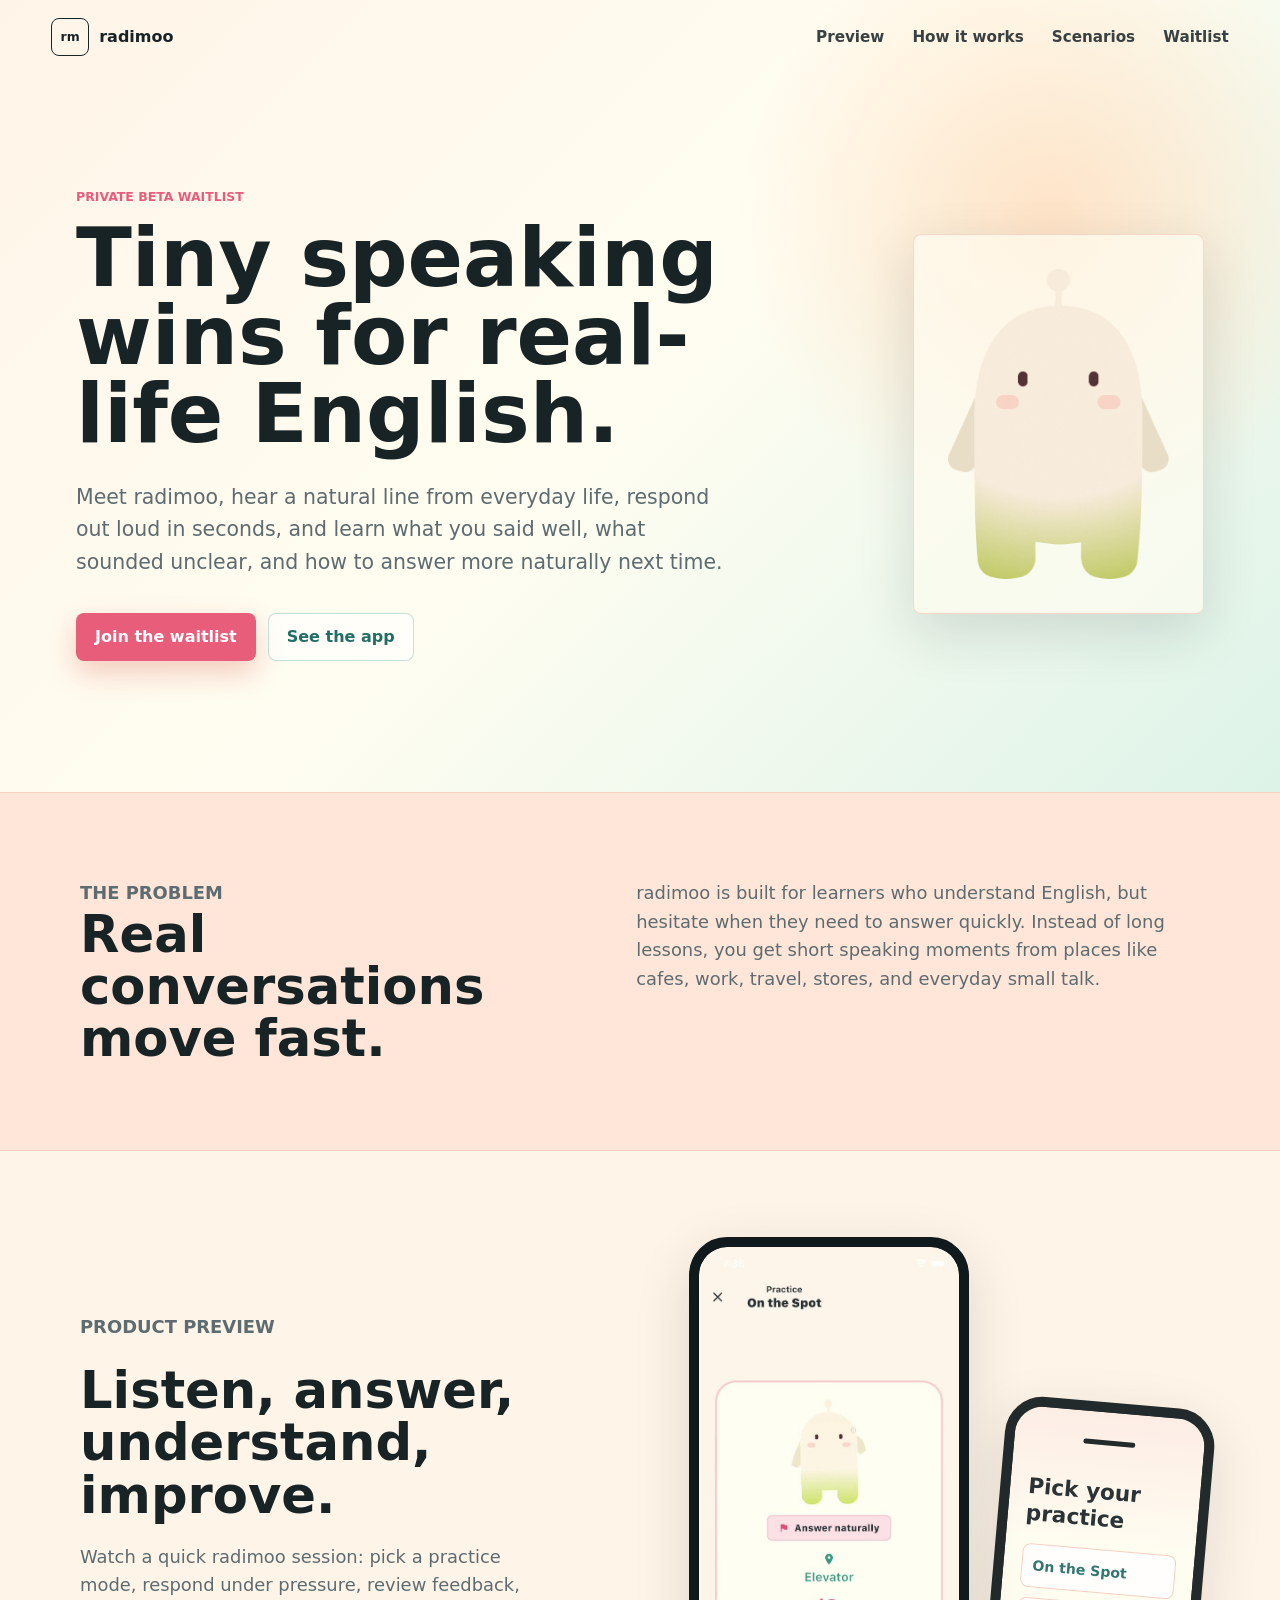
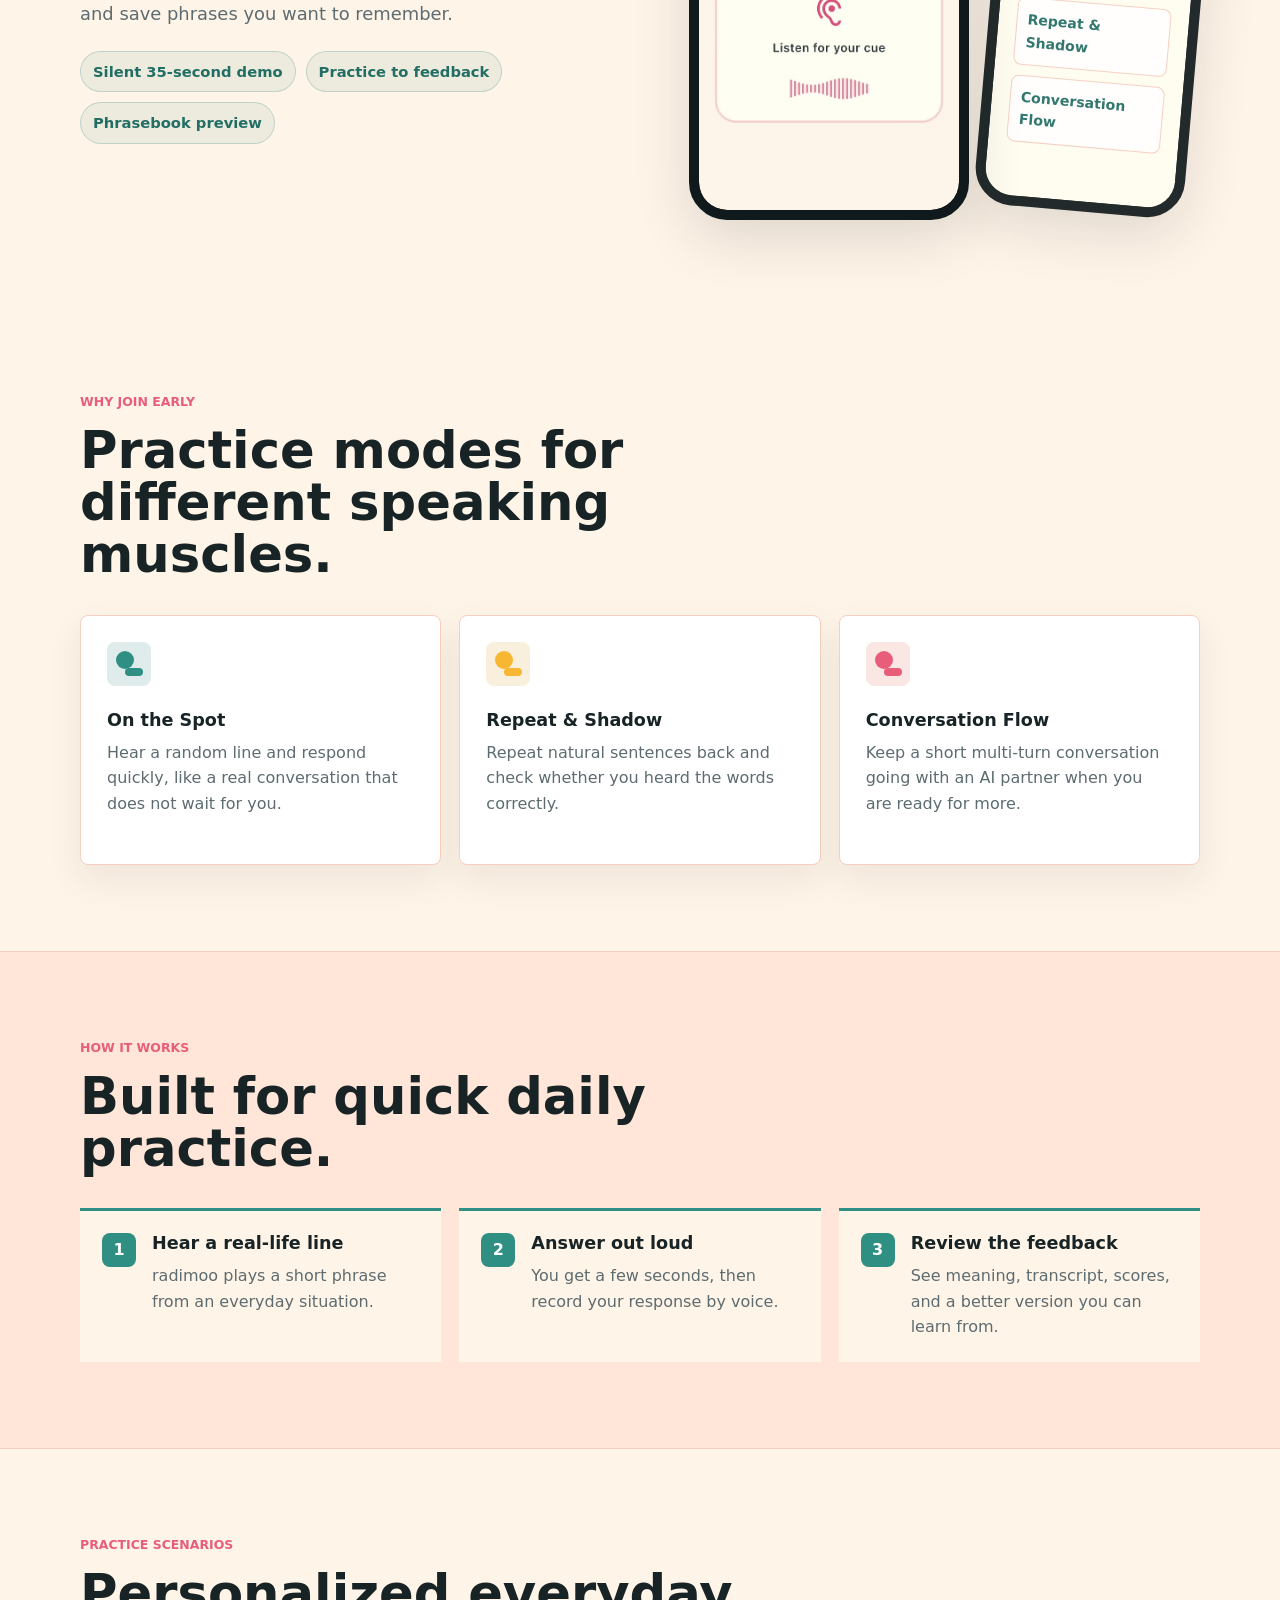
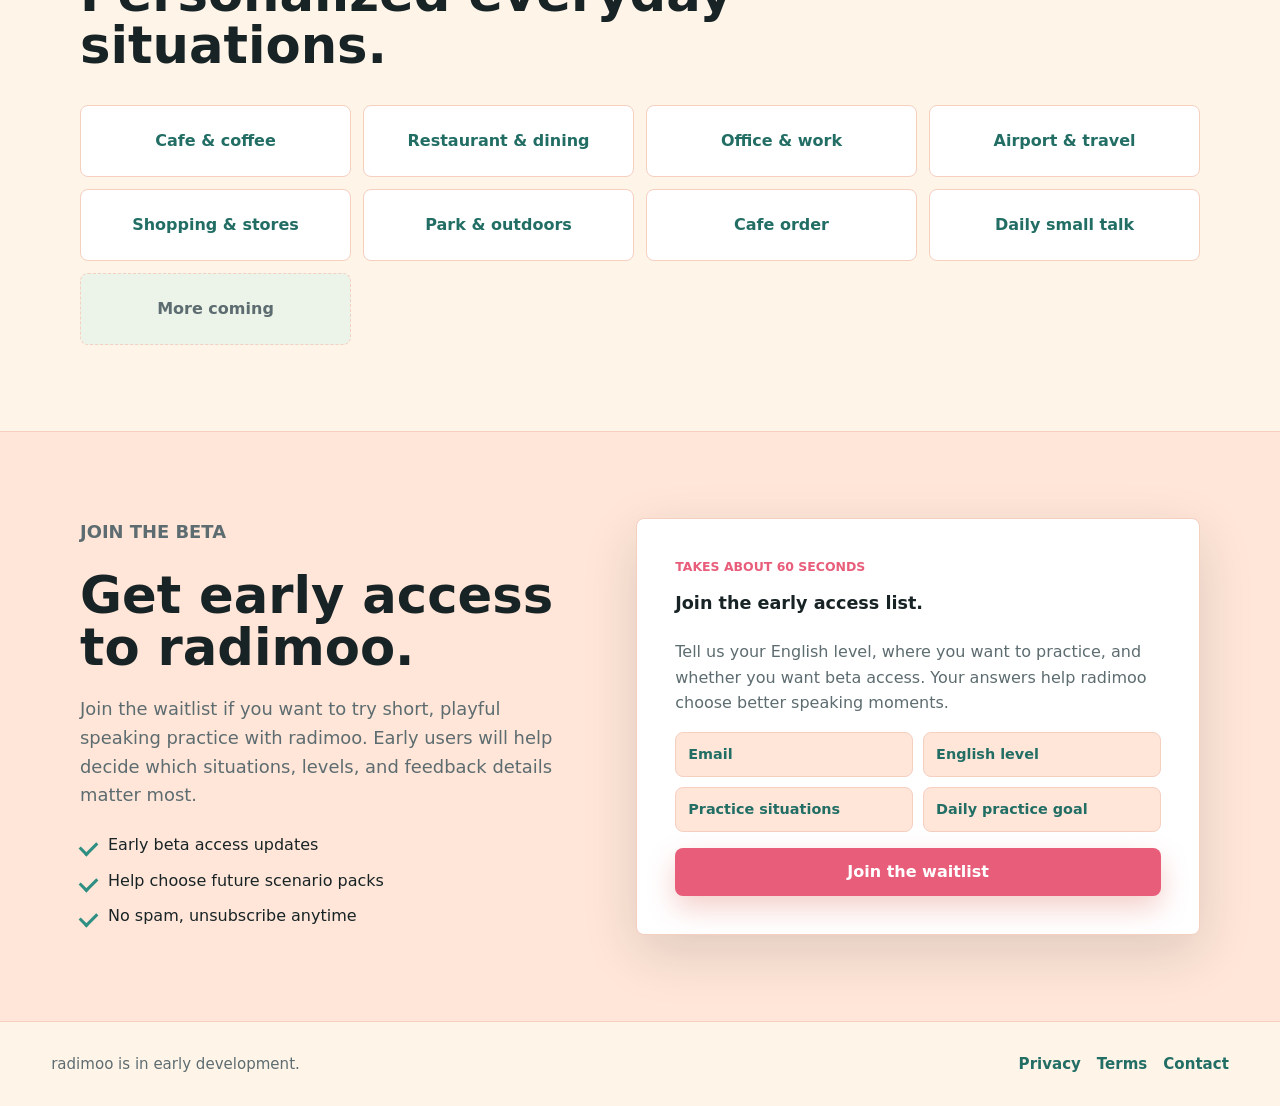
==== commit b324d168: "Add public legal pages" ====
--- a/index.html
+++ b/index.html
@@ -233,7 +233,11 @@
 
     <footer class="site-footer">
       <p>radimoo is in early development.</p>
-      <a href="mailto:hello@radimoo.com">Contact</a>
+      <nav class="footer-links" aria-label="Legal and contact links">
+        <a href="./privacy/">Privacy</a>
+        <a href="./terms/">Terms</a>
+        <a href="mailto:hello@radimoo.com">Contact</a>
+      </nav>
     </footer>
 
     <script src="./script.js"></script>
--- a/styles.css
+++ b/styles.css
@@ -756,6 +756,64 @@
   font-weight: 850;
 }
 
+.footer-links {
+  display: flex;
+  flex-wrap: wrap;
+  gap: 16px;
+}
+
+.legal-page {
+  background:
+    radial-gradient(circle at 82% 18%, rgba(221, 243, 232, 0.9), rgba(221, 243, 232, 0) 24%),
+    linear-gradient(135deg, #fff4e8 0%, #fffdf1 64%, #ffe6d8 100%);
+}
+
+.legal-main {
+  width: min(850px, calc(100% - 40px));
+  margin: 0 auto;
+  padding: 132px 0 82px;
+}
+
+.legal-main h1 {
+  font-size: clamp(2.4rem, 6vw, 4.4rem);
+  line-height: 1;
+}
+
+.legal-updated {
+  margin: 18px 0 0;
+  color: var(--muted);
+  font-weight: 750;
+}
+
+.legal-section {
+  margin-top: 34px;
+  padding-top: 28px;
+  border-top: 1px solid var(--line);
+}
+
+.legal-section h2 {
+  font-size: clamp(1.5rem, 3vw, 2.2rem);
+  line-height: 1.12;
+}
+
+.legal-section p,
+.legal-section li {
+  color: var(--muted);
+}
+
+.legal-section a {
+  color: var(--teal-dark);
+  font-weight: 850;
+  text-decoration: underline;
+  text-underline-offset: 3px;
+}
+
+.legal-section ul {
+  display: grid;
+  gap: 10px;
+  padding-left: 22px;
+}
+
 @media (max-width: 860px) {
   .site-header {
     position: absolute;
@@ -864,4 +922,9 @@
     align-items: flex-start;
     flex-direction: column;
   }
-}
+
+  .legal-main {
+    width: min(100% - 32px, 850px);
+    padding-top: 104px;
+  }
+}
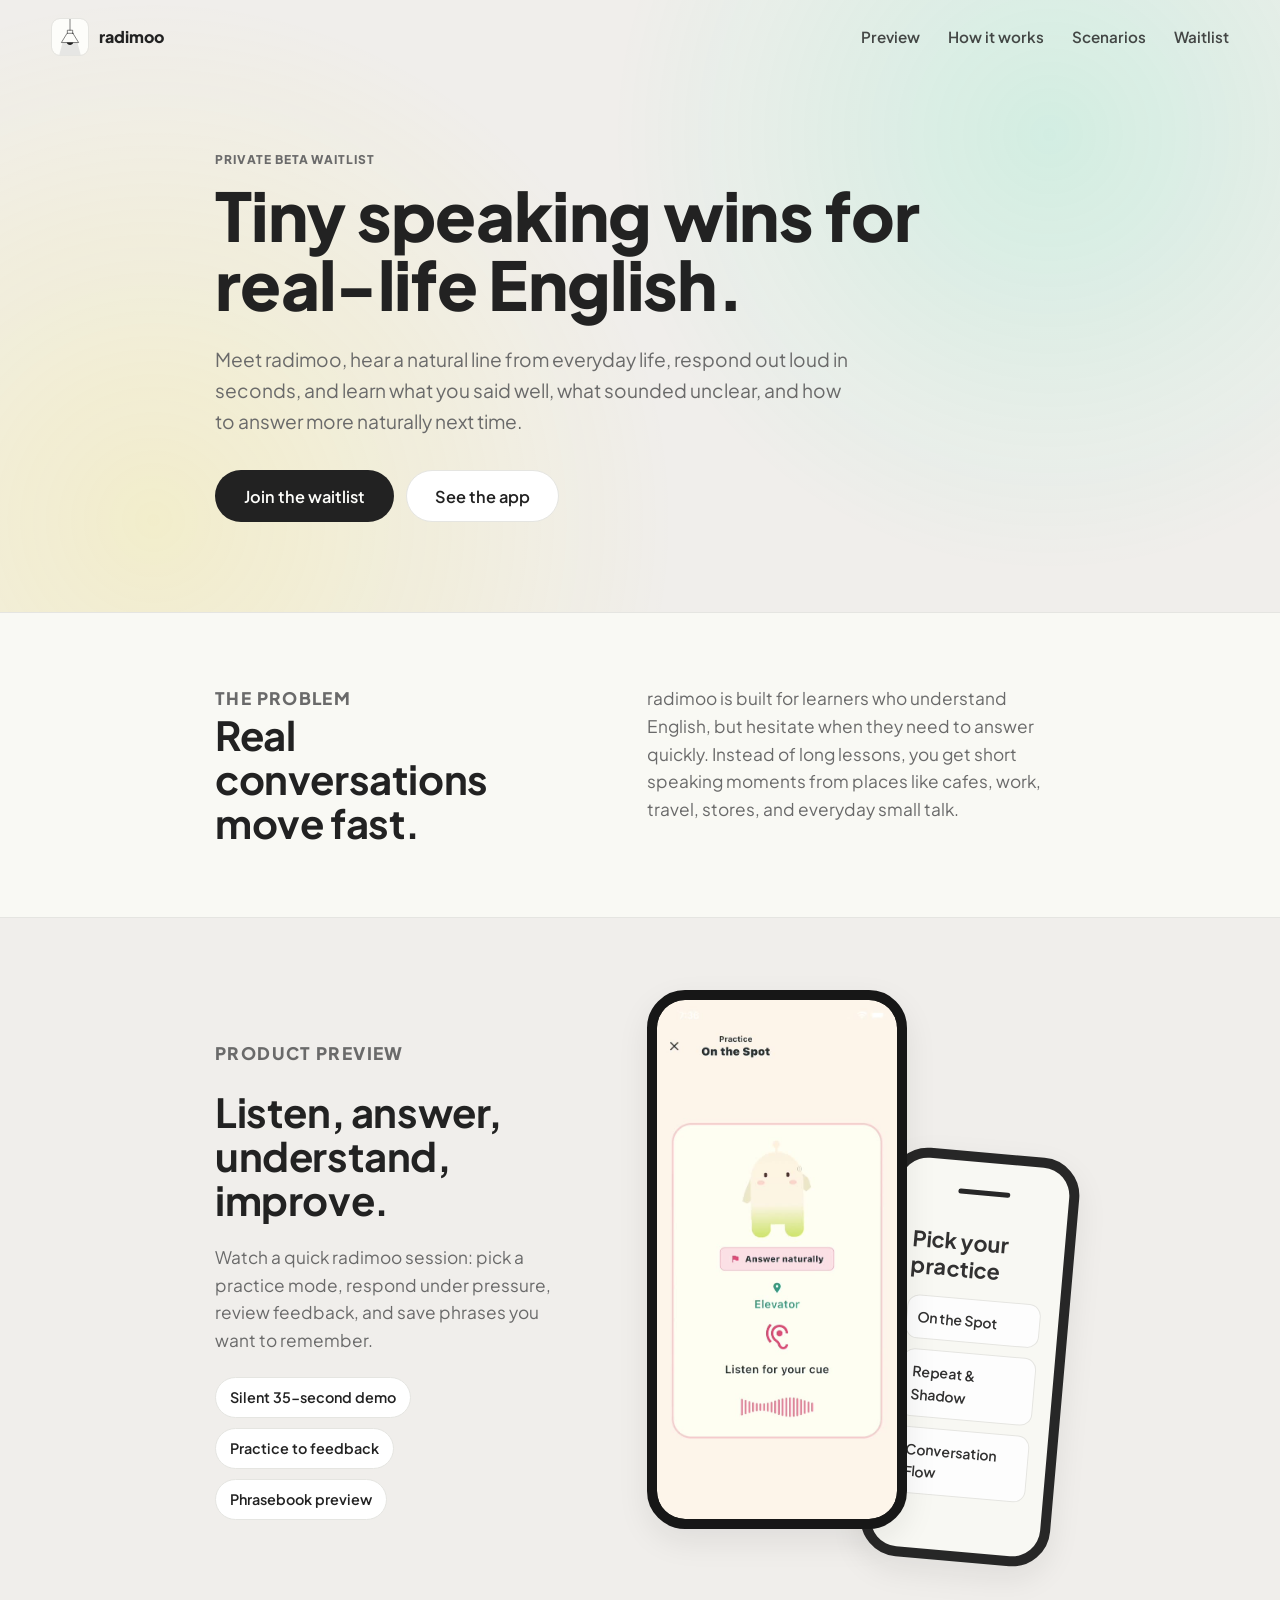
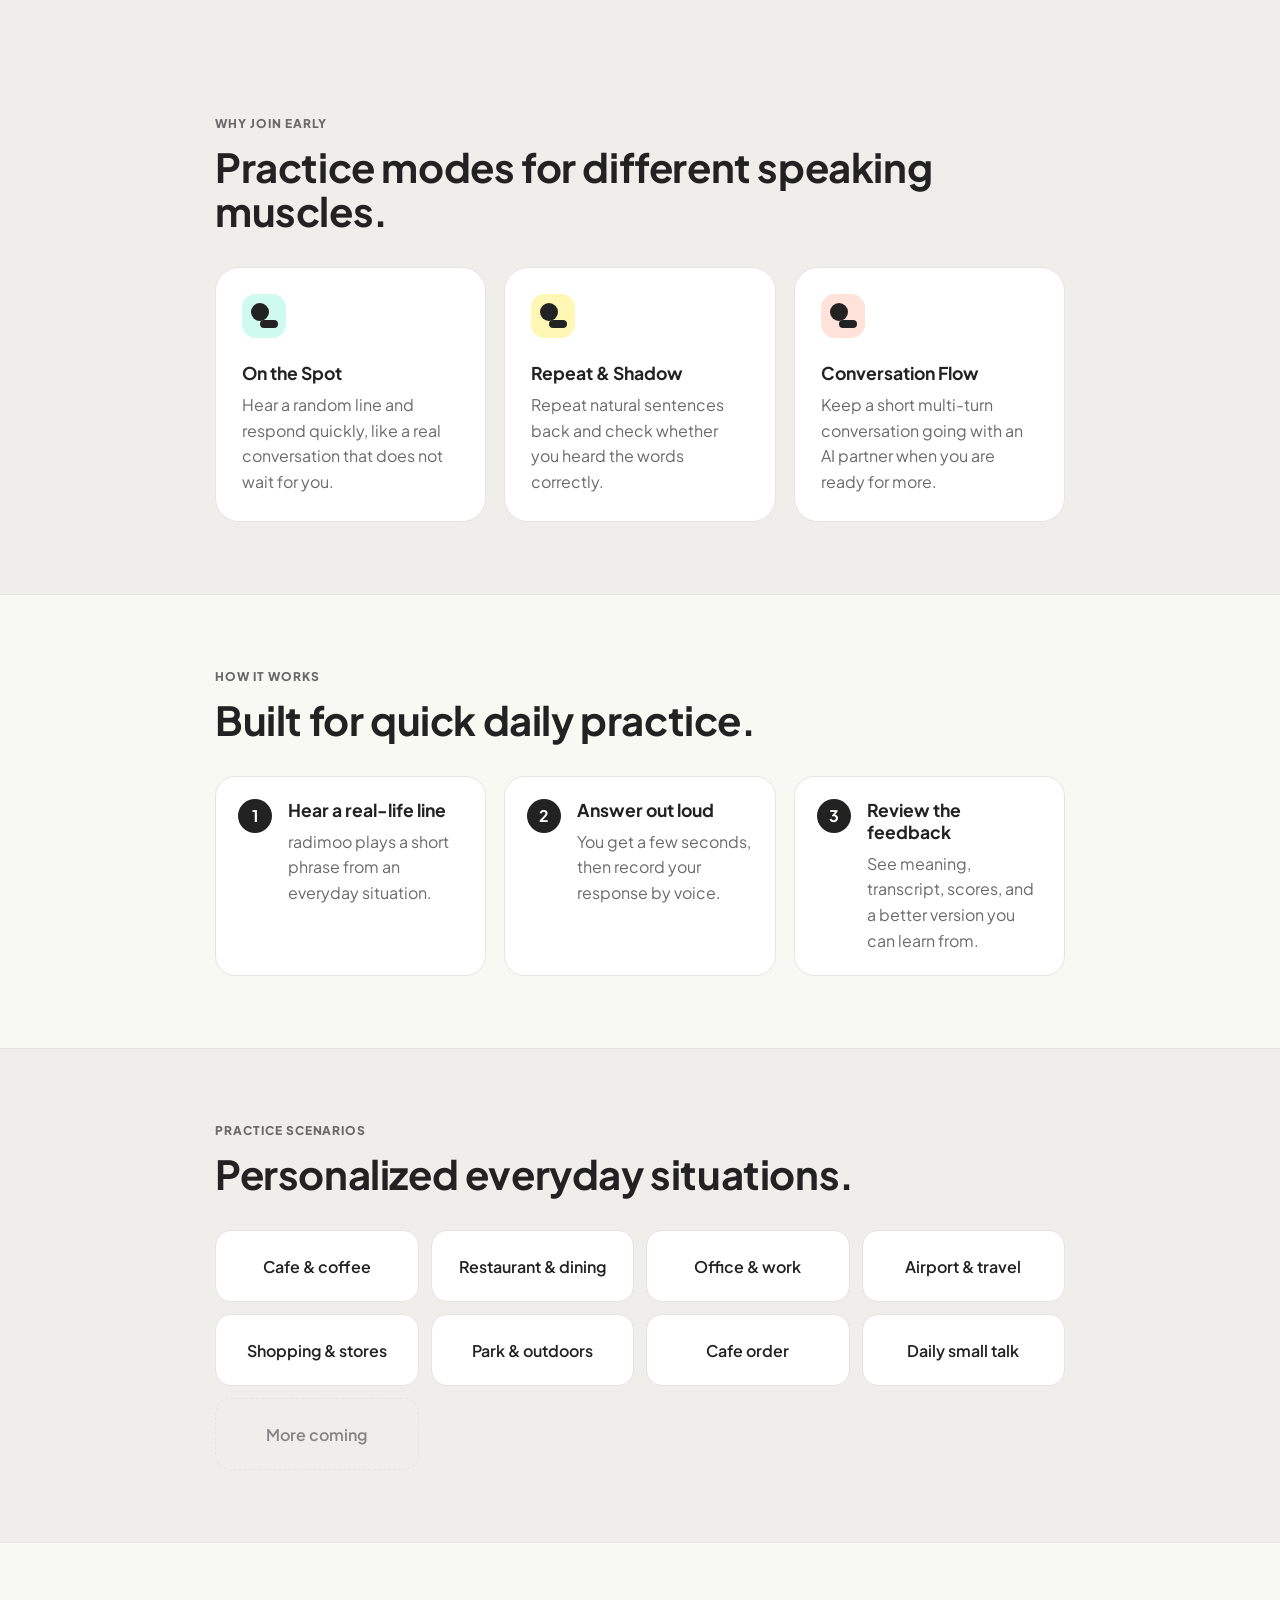
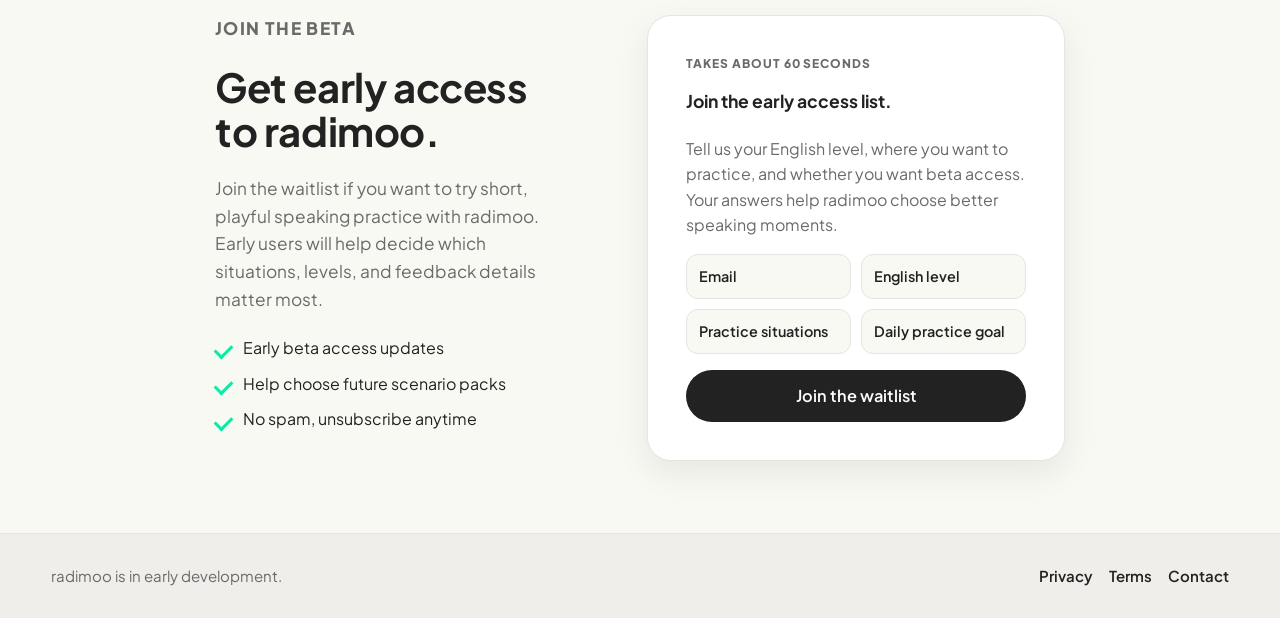
==== commit 0a88db38: "Restyle landing to radimoo v2 app theme, narrow layout, lamp brand mark - Constrain home page conten" ====
--- a/index.html
+++ b/index.html
@@ -9,12 +9,20 @@
     />
     <title>radimoo | Tiny English speaking wins</title>
     <link rel="icon" href="./favicon.svg" type="image/svg+xml" />
+    <link rel="preconnect" href="https://fonts.googleapis.com" />
+    <link rel="preconnect" href="https://fonts.gstatic.com" crossorigin />
+    <link
+      href="https://fonts.googleapis.com/css2?family=Plus+Jakarta+Sans:wght@400;500;600;700;800&display=swap"
+      rel="stylesheet"
+    />
     <link rel="stylesheet" href="./styles.css" />
   </head>
   <body>
     <header class="site-header" aria-label="Site header">
       <a class="brand" href="#top" aria-label="radimoo home">
-        <span class="brand-mark" aria-hidden="true">rm</span>
+        <span class="brand-mark" aria-hidden="true">
+          <img src="./favicon.svg" alt="" />
+        </span>
         <span>radimoo</span>
       </a>
       <nav class="nav-links" aria-label="Main navigation">
@@ -38,9 +46,6 @@
             <a class="button button-primary" href="#waitlist">Join the waitlist</a>
             <a class="button button-secondary" href="#preview">See the app</a>
           </div>
-        </div>
-        <div class="hero-moo" aria-hidden="true">
-          <img src="./assets/moo-idle.png" alt="" />
         </div>
       </section>
 
--- a/styles.css
+++ b/styles.css
@@ -1,20 +1,23 @@
 :root {
   color-scheme: light;
-  --ink: #182326;
-  --muted: #5d6c70;
-  --soft: #ffe6d8;
-  --paper: #fff4e8;
-  --line: #f5cfc0;
-  --teal: #2f8f83;
-  --teal-dark: #226e65;
-  --coral: #e85d7a;
-  --gold: #f7b733;
-  --mint: #ddf3e8;
-  --peach: #ffe2c5;
+  /* radimoo v2 app palette (frontend/lib/config/constants.dart) */
+  --ink: #222222;
+  --muted: #6a6a6a;
+  --faint: #858585;
+  --paper: #f0eeeb;
+  --card: #ffffff;
+  --card-soft: #f9f9f4;
+  --line: #e5e5e1;
+  --accent: #0aeba5;
+  --yellow: #ffe927;
+  --orange: #ff6f43;
+  --purple: #9747ff;
+  --near-white: #fdfdfa;
   --white: #ffffff;
-  --shadow: 0 18px 55px rgba(24, 35, 38, 0.14);
+  --shadow: 0 12px 32px rgba(23, 23, 23, 0.08);
   font-family:
-    Inter, ui-sans-serif, system-ui, -apple-system, BlinkMacSystemFont, "Segoe UI", sans-serif;
+    "Plus Jakarta Sans", Inter, ui-sans-serif, system-ui, -apple-system,
+    BlinkMacSystemFont, "Segoe UI", sans-serif;
 }
 
 * {
@@ -53,8 +56,8 @@
 }
 
 .site-header.is-scrolled {
-  background: rgba(255, 253, 248, 0.94);
-  border-bottom: 1px solid rgba(217, 210, 197, 0.8);
+  background: rgba(240, 238, 235, 0.92);
+  border-bottom: 1px solid var(--line);
   color: var(--ink);
   backdrop-filter: blur(18px);
 }
@@ -71,10 +74,15 @@
   width: 38px;
   height: 38px;
   place-items: center;
-  border: 1px solid currentColor;
-  border-radius: 8px;
-  font-size: 0.78rem;
-  font-weight: 900;
+  overflow: hidden;
+  border: 1px solid var(--line);
+  border-radius: 9px;
+}
+
+.brand-mark img {
+  display: block;
+  width: 100%;
+  height: 100%;
 }
 
 .nav-links {
@@ -82,11 +90,11 @@
   align-items: center;
   gap: clamp(14px, 2.2vw, 28px);
   font-size: 0.95rem;
-  font-weight: 700;
+  font-weight: 600;
 }
 
 .nav-links a {
-  opacity: 0.86;
+  opacity: 0.82;
 }
 
 .nav-links a:hover,
@@ -96,34 +104,28 @@
 
 .hero {
   position: relative;
-  min-height: 88vh;
-  display: flex;
-  align-items: center;
-  justify-content: space-between;
-  gap: clamp(28px, 6vw, 80px);
-  padding: 132px clamp(20px, 6vw, 76px) 76px;
+  padding: 150px 20px 90px;
   color: var(--ink);
   background:
-    radial-gradient(circle at 82% 28%, rgba(255, 226, 197, 0.95), rgba(255, 226, 197, 0) 26%),
-    linear-gradient(135deg, #fff4e8 0%, #fffdf1 50%, #ddf3e8 100%);
+    radial-gradient(circle at 82% 22%, rgba(10, 235, 165, 0.13), rgba(10, 235, 165, 0) 38%),
+    radial-gradient(circle at 12% 85%, rgba(255, 233, 39, 0.16), rgba(255, 233, 39, 0) 42%),
+    var(--paper);
 }
 
 .hero-content {
   position: relative;
   z-index: 1;
-  max-width: 760px;
+  width: min(850px, 100%);
+  margin: 0 auto;
 }
 
 .eyebrow {
   margin: 0 0 12px;
-  color: var(--coral);
-  font-size: 0.78rem;
-  font-weight: 900;
+  color: var(--muted);
+  font-size: 0.75rem;
+  font-weight: 800;
+  letter-spacing: 0.08em;
   text-transform: uppercase;
-}
-
-.hero .eyebrow {
-  color: var(--coral);
 }
 
 h1,
@@ -135,30 +137,32 @@
 
 h1 {
   margin: 0;
-  max-width: 980px;
-  font-size: clamp(3rem, 6.4vw, 5.75rem);
-  line-height: 0.95;
-  letter-spacing: 0;
+  font-size: clamp(2.4rem, 6vw, 4.2rem);
+  font-weight: 800;
+  line-height: 1.02;
+  letter-spacing: -0.01em;
 }
 
 h2 {
   margin: 0;
-  font-size: clamp(2rem, 4vw, 4.25rem);
-  line-height: 1.02;
-  letter-spacing: 0;
+  font-size: clamp(1.7rem, 3.2vw, 2.5rem);
+  font-weight: 700;
+  line-height: 1.1;
+  letter-spacing: -0.01em;
 }
 
 h3 {
   margin: 0 0 8px;
   font-size: 1.1rem;
+  font-weight: 700;
   line-height: 1.25;
 }
 
 .hero-copy {
-  max-width: 660px;
-  margin: 28px 0 0;
+  max-width: 640px;
+  margin: 26px 0 0;
   color: var(--muted);
-  font-size: clamp(1.05rem, 2vw, 1.28rem);
+  font-size: clamp(1.05rem, 2vw, 1.2rem);
 }
 
 .hero-actions {
@@ -170,13 +174,14 @@
 
 .button {
   display: inline-flex;
-  min-height: 48px;
+  min-height: 52px;
   align-items: center;
   justify-content: center;
   border: 1px solid transparent;
-  border-radius: 8px;
-  padding: 12px 18px;
-  font-weight: 850;
+  border-radius: 999px;
+  padding: 14px 28px;
+  font-weight: 600;
+  font-size: 1.02rem;
   line-height: 1.2;
   transition:
     transform 160ms ease,
@@ -190,51 +195,30 @@
 }
 
 .button-primary {
-  background: var(--coral);
-  color: var(--white);
-  box-shadow: 0 12px 28px rgba(217, 87, 67, 0.28);
+  background: var(--ink);
+  color: var(--near-white);
 }
 
 .button-primary:hover,
 .button-primary:focus-visible {
-  background: #c94633;
+  background: #000000;
 }
 
 .button-secondary {
-  border-color: rgba(47, 143, 131, 0.28);
-  color: var(--teal-dark);
-  background: rgba(255, 255, 255, 0.56);
-}
-
-.hero-moo {
-  position: relative;
-  z-index: 1;
-  display: grid;
-  width: min(320px, 32vw);
-  min-width: 220px;
-  place-items: center;
-  border: 1px solid rgba(245, 207, 192, 0.8);
-  border-radius: 8px;
-  padding: 34px;
-  background: rgba(255, 253, 241, 0.68);
-  box-shadow: var(--shadow);
-}
-
-.hero-moo img {
-  width: 100%;
-  height: auto;
-  display: block;
+  border-color: var(--line);
+  color: var(--ink);
+  background: var(--white);
 }
 
 .section-band {
-  background: var(--soft);
+  background: var(--card-soft);
   border-block: 1px solid var(--line);
 }
 
 .section-inner {
-  width: min(1120px, calc(100% - 40px));
+  width: min(850px, calc(100% - 40px));
   margin: 0 auto;
-  padding: 86px 0;
+  padding: 72px 0;
 }
 
 .two-column,
@@ -250,7 +234,7 @@
 .preview-copy p {
   margin: 0;
   color: var(--muted);
-  font-size: 1.12rem;
+  font-size: 1.08rem;
 }
 
 .section-heading {
@@ -283,13 +267,13 @@
 }
 
 .preview-points span {
-  border: 1px solid rgba(31, 122, 117, 0.22);
+  border: 1px solid var(--line);
   border-radius: 999px;
-  padding: 8px 12px;
-  background: rgba(31, 122, 117, 0.08);
-  color: var(--teal-dark);
-  font-size: 0.92rem;
-  font-weight: 850;
+  padding: 8px 14px;
+  background: var(--white);
+  color: var(--ink);
+  font-size: 0.9rem;
+  font-weight: 600;
 }
 
 .phone-stage {
@@ -298,9 +282,9 @@
 }
 
 .phone-frame {
-  border: 10px solid #10191b;
+  border: 10px solid #171717;
   border-radius: 38px;
-  background: #10191b;
+  background: #171717;
   box-shadow: var(--shadow);
 }
 
@@ -312,8 +296,8 @@
 }
 
 .demo-phone-frame {
-  width: min(280px, 72vw);
-  margin-left: clamp(0px, 5vw, 56px);
+  width: min(260px, 72vw);
+  margin-left: 0;
 }
 
 .phone-frame-side {
@@ -321,7 +305,7 @@
   right: 0;
   bottom: 8px;
   z-index: 1;
-  width: 210px;
+  width: 190px;
   opacity: 0.92;
   transform: rotate(5deg);
 }
@@ -331,16 +315,14 @@
   overflow: hidden;
   border-radius: 28px;
   padding: 18px;
-  background:
-    linear-gradient(180deg, rgba(232, 93, 122, 0.1), rgba(255, 253, 241, 0) 34%),
-    #fffdf1;
+  background: var(--card-soft);
   color: var(--ink);
 }
 
 .demo-video-screen {
   min-height: 0;
   padding: 0;
-  background: #10191b;
+  background: #171717;
 }
 
 .demo-video {
@@ -359,9 +341,9 @@
 }
 
 .phone-status {
-  color: var(--muted);
+  color: var(--faint);
   font-size: 0.78rem;
-  font-weight: 850;
+  font-weight: 700;
 }
 
 .app-header {
@@ -373,9 +355,10 @@
 .prompt-label,
 .voice-card p {
   margin: 0;
-  color: var(--muted);
-  font-size: 0.78rem;
-  font-weight: 850;
+  color: var(--faint);
+  font-size: 0.75rem;
+  font-weight: 700;
+  letter-spacing: 0.06em;
   text-transform: uppercase;
 }
 
@@ -392,11 +375,11 @@
   height: 34px;
   flex: 0 0 auto;
   place-items: center;
-  border: 3px solid var(--coral);
+  border: 3px solid var(--ink);
   border-radius: 999px;
   padding: 0;
-  background: rgba(232, 93, 122, 0.08);
-  color: var(--coral);
+  background: var(--white);
+  color: var(--ink);
 }
 
 .mock-play-button span {
@@ -417,9 +400,8 @@
 .voice-card,
 .feedback-card {
   border: 1px solid var(--line);
-  border-radius: 8px;
-  background: var(--white);
-  box-shadow: 0 12px 26px rgba(24, 35, 38, 0.08);
+  border-radius: 16px;
+  background: var(--white);
 }
 
 .prompt-card {
@@ -430,7 +412,7 @@
 .prompt-card p:last-child {
   margin: 10px 0 0;
   color: var(--ink);
-  font-weight: 750;
+  font-weight: 600;
   line-height: 1.42;
 }
 
@@ -440,16 +422,17 @@
   gap: 14px;
   margin-top: 14px;
   padding: 16px;
-  background: var(--teal);
-  color: var(--white);
+  background: var(--accent);
+  border-color: transparent;
+  color: var(--ink);
 }
 
 .user-said-card {
-  background: #fff2ec;
+  background: var(--card-soft);
 }
 
 .voice-card p {
-  color: rgba(255, 255, 255, 0.72);
+  color: rgba(34, 34, 34, 0.6);
 }
 
 .voice-card strong {
@@ -462,7 +445,7 @@
   display: inline-block;
   width: 42px;
   height: 42px;
-  border: 10px solid rgba(255, 255, 255, 0.24);
+  border: 10px solid rgba(34, 34, 34, 0.16);
   border-radius: 999px;
   background: var(--white);
 }
@@ -488,12 +471,12 @@
 }
 
 .feedback-card li {
-  border-radius: 8px;
+  border-radius: 10px;
   padding: 9px 10px;
-  background: var(--soft);
-  color: var(--teal-dark);
+  background: rgba(10, 235, 165, 0.16);
+  color: var(--ink);
   font-size: 0.92rem;
-  font-weight: 800;
+  font-weight: 600;
 }
 
 .compact-screen {
@@ -511,12 +494,12 @@
 
 .compact-screen span {
   border: 1px solid var(--line);
-  border-radius: 8px;
+  border-radius: 12px;
   padding: 10px;
   background: var(--white);
-  color: var(--teal-dark);
+  color: var(--ink);
   font-size: 0.88rem;
-  font-weight: 850;
+  font-weight: 600;
 }
 
 .mini-bar {
@@ -524,16 +507,15 @@
   height: 5px;
   margin: 0 auto 6px;
   border-radius: 999px;
-  background: #10191b;
+  background: #171717;
 }
 
 .benefit-card {
   min-height: 250px;
   padding: 26px;
   border: 1px solid var(--line);
-  border-radius: 8px;
-  background: var(--white);
-  box-shadow: 0 14px 34px rgba(24, 35, 38, 0.08);
+  border-radius: 24px;
+  background: var(--white);
 }
 
 .benefit-card p {
@@ -545,8 +527,8 @@
   width: 44px;
   height: 44px;
   margin-bottom: 24px;
-  border-radius: 8px;
-  background: rgba(31, 122, 117, 0.14);
+  border-radius: 14px;
+  background: rgba(10, 235, 165, 0.2);
   position: relative;
 }
 
@@ -555,7 +537,7 @@
   position: absolute;
   content: "";
   border-radius: 999px;
-  background: var(--teal);
+  background: var(--ink);
 }
 
 .icon-box span {
@@ -573,21 +555,11 @@
 }
 
 .icon-box-alt {
-  background: rgba(214, 155, 45, 0.16);
-}
-
-.icon-box-alt span,
-.icon-box-alt::after {
-  background: var(--gold);
+  background: rgba(255, 233, 39, 0.35);
 }
 
 .icon-box-warm {
-  background: rgba(217, 87, 67, 0.14);
-}
-
-.icon-box-warm span,
-.icon-box-warm::after {
-  background: var(--coral);
+  background: rgba(255, 111, 67, 0.2);
 }
 
 .steps {
@@ -605,8 +577,9 @@
   gap: 16px;
   min-height: 150px;
   padding: 22px;
-  border-top: 3px solid var(--teal);
-  background: var(--paper);
+  border: 1px solid var(--line);
+  border-radius: 20px;
+  background: var(--white);
 }
 
 .step-number {
@@ -614,10 +587,10 @@
   width: 34px;
   height: 34px;
   place-items: center;
-  border-radius: 8px;
-  background: var(--teal);
-  color: var(--white);
-  font-weight: 900;
+  border-radius: 999px;
+  background: var(--ink);
+  color: var(--near-white);
+  font-weight: 700;
 }
 
 .steps p {
@@ -637,18 +610,18 @@
   align-items: center;
   justify-content: center;
   border: 1px solid var(--line);
-  border-radius: 8px;
+  border-radius: 16px;
   padding: 14px;
   background: var(--white);
-  color: var(--teal-dark);
-  font-weight: 850;
+  color: var(--ink);
+  font-weight: 600;
   text-align: center;
 }
 
 .scenario-grid .scenario-more {
   border-style: dashed;
-  background: rgba(221, 243, 232, 0.56);
-  color: var(--muted);
+  background: transparent;
+  color: var(--faint);
 }
 
 .waitlist-copy {
@@ -676,15 +649,15 @@
   left: 0;
   width: 14px;
   height: 8px;
-  border-left: 3px solid var(--teal);
-  border-bottom: 3px solid var(--teal);
+  border-left: 3px solid var(--accent);
+  border-bottom: 3px solid var(--accent);
   content: "";
   transform: rotate(-45deg);
 }
 
 .form-panel {
   border: 1px solid var(--line);
-  border-radius: 8px;
+  border-radius: 24px;
   background: var(--white);
   box-shadow: var(--shadow);
 }
@@ -703,8 +676,8 @@
 .form-placeholder code {
   padding: 2px 5px;
   border-radius: 5px;
-  background: var(--soft);
-  color: var(--teal-dark);
+  background: var(--paper);
+  color: var(--ink);
   font-size: 0.92em;
 }
 
@@ -716,23 +689,24 @@
 
 .signup-fields span {
   border: 1px solid var(--line);
-  border-radius: 8px;
+  border-radius: 12px;
   padding: 10px 12px;
-  background: var(--soft);
-  color: var(--teal-dark);
+  background: var(--card-soft);
+  color: var(--ink);
   font-size: 0.9rem;
-  font-weight: 850;
+  font-weight: 600;
 }
 
 .form-label {
-  color: var(--coral) !important;
-  font-size: 0.78rem;
-  font-weight: 900;
+  color: var(--muted) !important;
+  font-size: 0.75rem;
+  font-weight: 800;
+  letter-spacing: 0.08em;
   text-transform: uppercase;
 }
 
 .setup-warning {
-  border-left: 3px solid var(--gold);
+  border-left: 3px solid var(--yellow);
   padding-left: 12px;
   font-size: 0.92rem;
 }
@@ -752,8 +726,8 @@
 }
 
 .site-footer a {
-  color: var(--teal-dark);
-  font-weight: 850;
+  color: var(--ink);
+  font-weight: 600;
 }
 
 .footer-links {
@@ -764,8 +738,8 @@
 
 .legal-page {
   background:
-    radial-gradient(circle at 82% 18%, rgba(221, 243, 232, 0.9), rgba(221, 243, 232, 0) 24%),
-    linear-gradient(135deg, #fff4e8 0%, #fffdf1 64%, #ffe6d8 100%);
+    radial-gradient(circle at 82% 12%, rgba(10, 235, 165, 0.1), rgba(10, 235, 165, 0) 30%),
+    var(--paper);
 }
 
 .legal-main {
@@ -775,14 +749,14 @@
 }
 
 .legal-main h1 {
-  font-size: clamp(2.4rem, 6vw, 4.4rem);
+  font-size: clamp(2.4rem, 6vw, 4.2rem);
   line-height: 1;
 }
 
 .legal-updated {
   margin: 18px 0 0;
   color: var(--muted);
-  font-weight: 750;
+  font-weight: 600;
 }
 
 .legal-section {
@@ -792,7 +766,7 @@
 }
 
 .legal-section h2 {
-  font-size: clamp(1.5rem, 3vw, 2.2rem);
+  font-size: clamp(1.5rem, 3vw, 2.1rem);
   line-height: 1.12;
 }
 
@@ -802,8 +776,8 @@
 }
 
 .legal-section a {
-  color: var(--teal-dark);
-  font-weight: 850;
+  color: var(--ink);
+  font-weight: 600;
   text-decoration: underline;
   text-underline-offset: 3px;
 }
@@ -824,22 +798,8 @@
   }
 
   .hero {
-    min-height: 86vh;
     padding-top: 104px;
     padding-bottom: 58px;
-    background-position: 58% center;
-    flex-direction: column;
-    align-items: flex-start;
-  }
-
-  .hero-moo {
-    width: min(260px, 70vw);
-    min-width: 0;
-    padding: 24px;
-  }
-
-  h1 {
-    max-width: 720px;
   }
 
   .two-column,
@@ -877,8 +837,7 @@
   }
 
   .hero {
-    min-height: 84vh;
-    padding-inline: 20px;
+    padding-inline: 16px;
   }
 
   .button {
@@ -886,7 +845,7 @@
   }
 
   .section-inner {
-    width: min(100% - 32px, 1120px);
+    width: min(100% - 32px, 850px);
     padding: 62px 0;
   }
 
